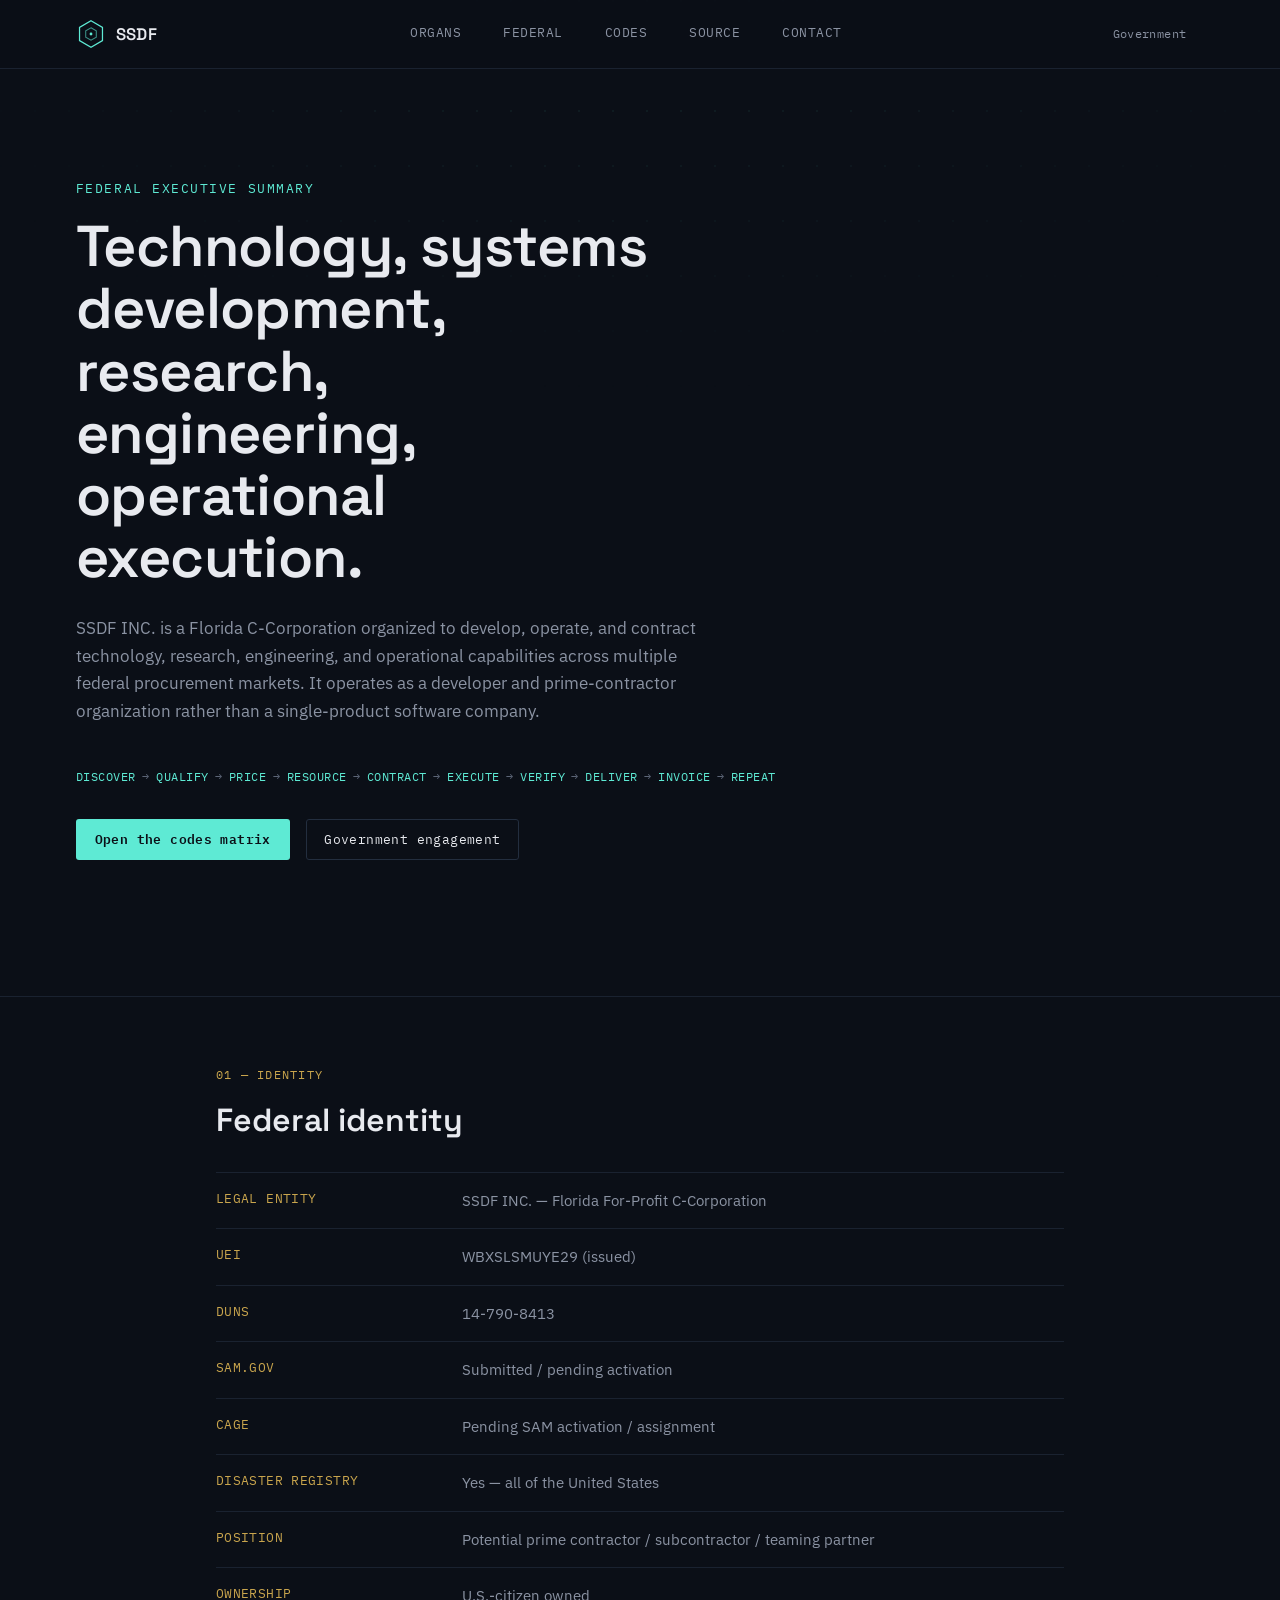
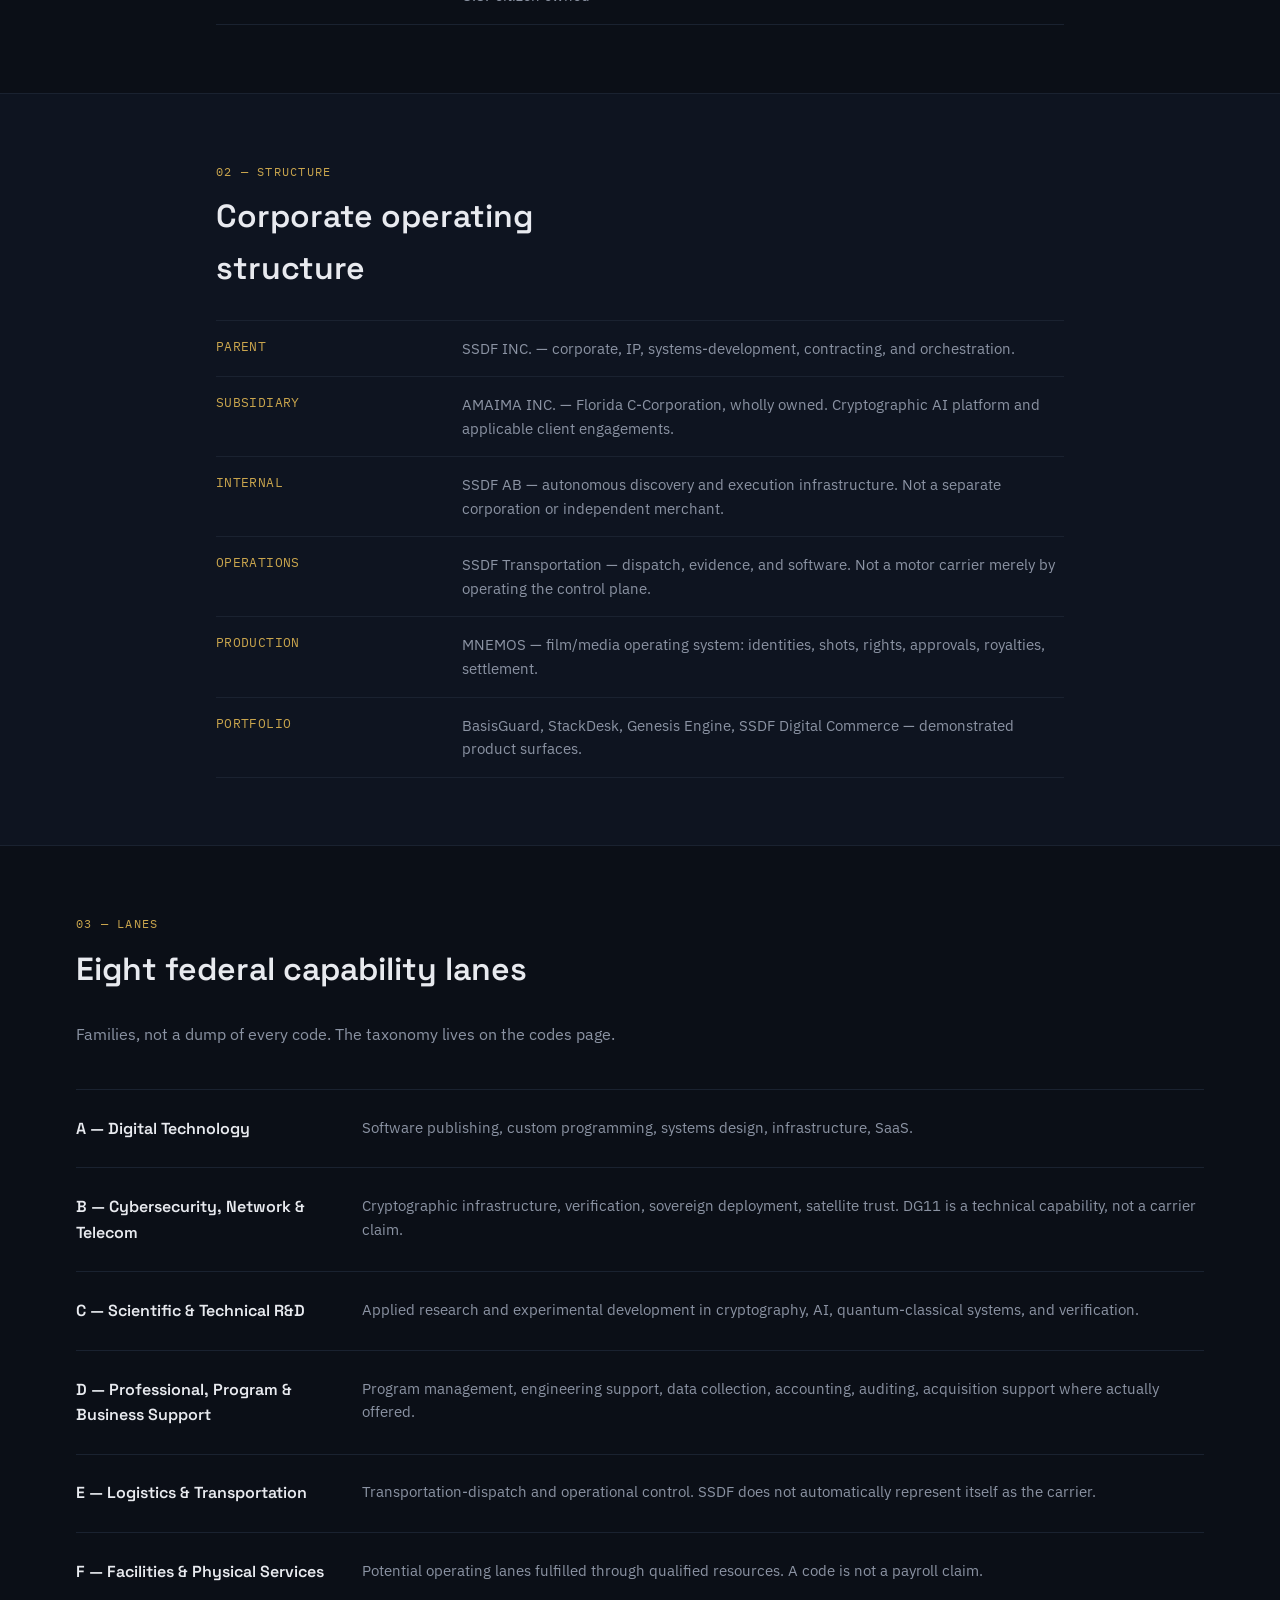
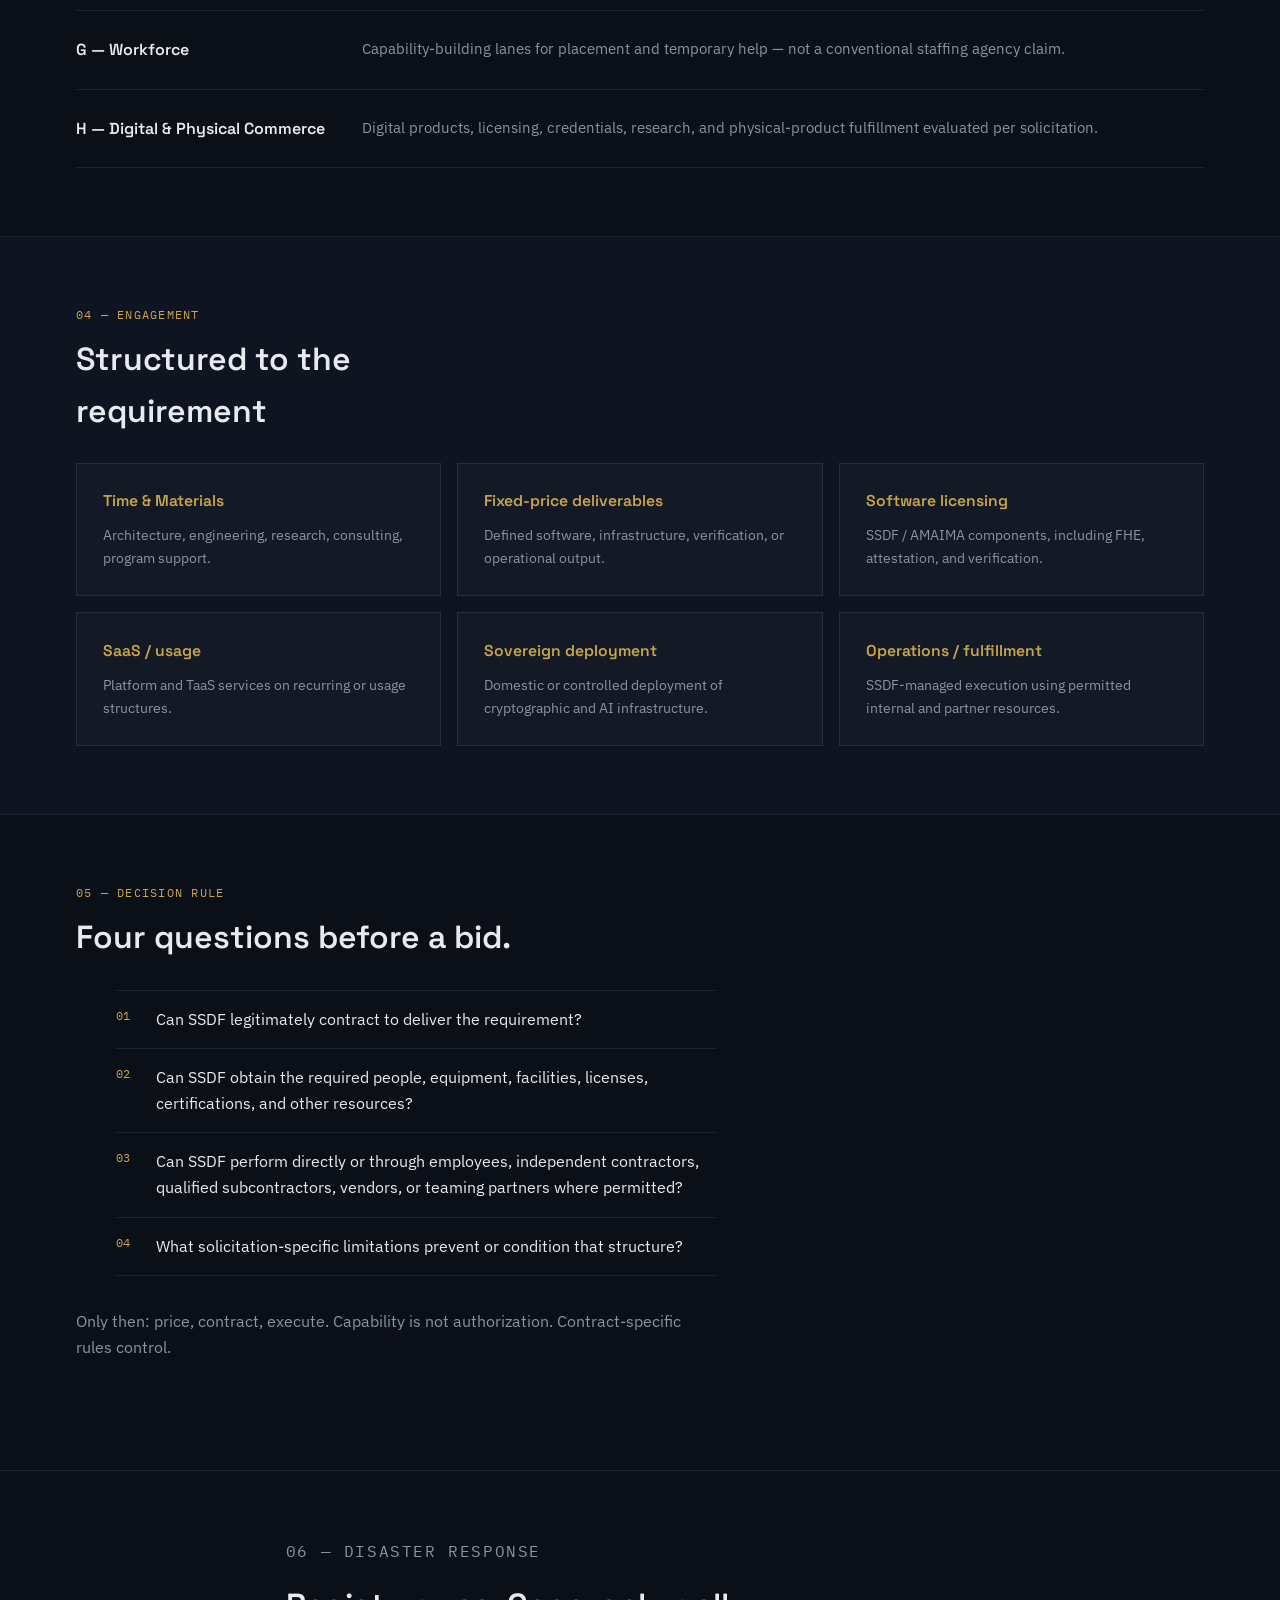
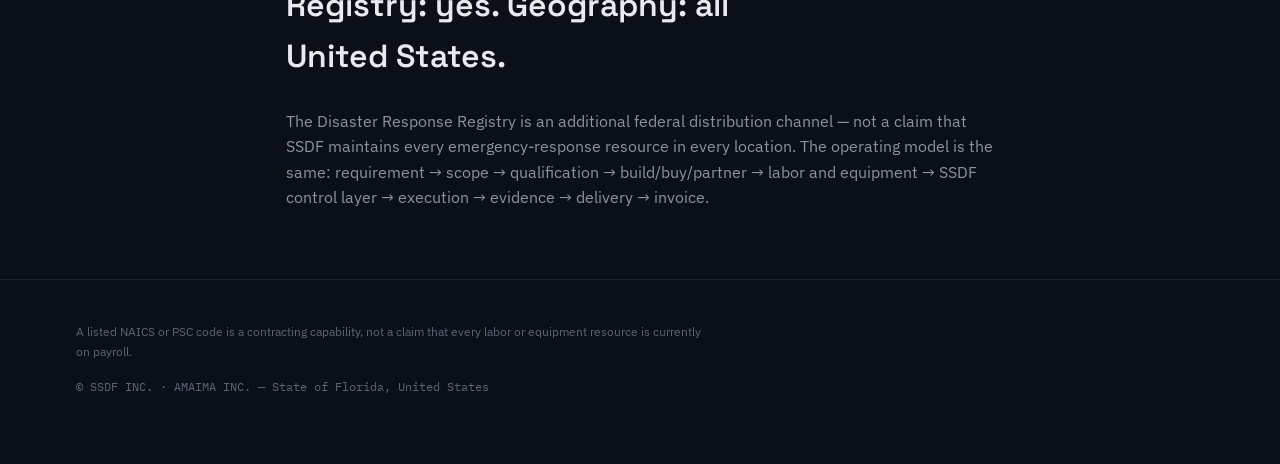
==== federal/index.html @ 6f53374d "Present SSDF as the operating system, not an AMAIMA-only statement. Rebuild the public site around t" ====
<!DOCTYPE html>
<html lang="en">
<head>
<script>document.documentElement.classList.add('js');</script>
<meta charset="UTF-8" />
<meta name="viewport" content="width=device-width, initial-scale=1.0" />
<title>Federal Executive Summary — SSDF INC.</title>
<meta name="description" content="SSDF INC. Federal Executive Summary: identity, operating structure, capability lanes, prime-plus-fulfillment model, and the four-question decision rule." />
<link rel="canonical" href="https://www.ssdfinc.xyz/federal">
<link rel="icon" href="/favicon.svg" type="image/svg+xml">
<meta property="og:type" content="website">
<meta property="og:site_name" content="SSDF INC.">
<meta property="og:title" content="Federal Executive Summary — SSDF INC.">
<meta property="og:description" content="Technology, systems development, research, engineering, operational execution. Prime + fulfillment. Discover → invoice → repeat.">
<meta property="og:url" content="https://www.ssdfinc.xyz/federal">
<meta property="og:image" content="https://www.ssdfinc.xyz/og.jpg">
<meta name="twitter:card" content="summary_large_image">
<link rel="preconnect" href="https://fonts.googleapis.com">
<link rel="preconnect" href="https://fonts.gstatic.com" crossorigin>
<link href="https://fonts.googleapis.com/css2?family=Space+Grotesk:wght@400;500;600;700&family=IBM+Plex+Sans:wght@400;500;600;700&family=IBM+Plex+Mono:wght@400;500;600&display=swap" rel="stylesheet">
<link rel="stylesheet" href="/styles.css">
</head>
<body>
<div class="lattice-veil" aria-hidden="true"></div>
<a class="skip-link" href="#main">Skip to content</a>
<header class="site-header">
  <div class="wrap header-inner">
    <a class="brand" href="/">
      <span class="brand-mark" aria-hidden="true">
        <svg viewBox="0 0 34 34" width="30" height="30">
          <polygon points="17,2 30,9.5 30,24.5 17,32 4,24.5 4,9.5" fill="none" stroke="currentColor" stroke-width="1.4"/>
          <polygon points="17,10 23,13.5 23,20.5 17,24 11,20.5 11,13.5" fill="none" stroke="currentColor" stroke-width="1.2" opacity="0.6"/>
          <circle cx="17" cy="17" r="1.6" fill="currentColor"/>
        </svg>
      </span>
      <span class="brand-word">SSDF</span>
    </a>
    <nav class="primary-nav" aria-label="Primary">
      <a href="/#organs">Organs</a>
      <a href="/federal">Federal</a>
      <a href="/federal/codes">Codes</a>
      <a href="/#source">Source</a>
      <a href="/#contact">Contact</a>
    </nav>
    <div class="header-cta">
      <a class="btn btn-ghost" href="mailto:jacque.degraff@ssdfinc.xyz">Government</a>
      <button class="nav-toggle" id="navToggle" aria-expanded="false" aria-controls="mobileNav" aria-label="Open menu"><span></span><span></span><span></span></button>
    </div>
  </div>
  <nav class="mobile-nav" id="mobileNav" aria-label="Mobile">
    <a href="/#organs">Organs</a>
    <a href="/federal">Federal</a>
    <a href="/federal/codes">Codes</a>
    <a href="/#source">Source</a>
    <a href="/#contact">Contact</a>
  </nav>
</header>

<main id="main">
  <section class="hero">
    <div class="wrap">
      <p class="eyebrow reveal">Federal Executive Summary</p>
      <h1 class="hero-headline reveal">Technology, systems development, research, engineering, operational execution.</h1>
      <p class="hero-sub reveal">
        SSDF INC. is a Florida C-Corporation organized to develop, operate, and contract technology, research,
        engineering, and operational capabilities across multiple federal procurement markets. It operates as a
        developer and prime-contractor organization rather than a single-product software company.
      </p>
      <p class="engine-strip reveal">
        <span>Discover</span><span class="arrow">→</span>
        <span>Qualify</span><span class="arrow">→</span>
        <span>Price</span><span class="arrow">→</span>
        <span>Resource</span><span class="arrow">→</span>
        <span>Contract</span><span class="arrow">→</span>
        <span>Execute</span><span class="arrow">→</span>
        <span>Verify</span><span class="arrow">→</span>
        <span>Deliver</span><span class="arrow">→</span>
        <span>Invoice</span><span class="arrow">→</span>
        <span>Repeat</span>
      </p>
      <div class="hero-actions reveal" style="margin-top: 2rem;">
        <a class="btn btn-primary" href="/federal/codes">Open the codes matrix</a>
        <a class="btn btn-outline" href="mailto:jacque.degraff@ssdfinc.xyz">Government engagement</a>
      </div>
    </div>
  </section>

  <section class="section">
    <div class="wrap structure-inner">
      <p class="section-eyebrow">01 — Identity</p>
      <h2 class="section-title">Federal identity</h2>
      <dl class="structure-table reveal">
        <div><dt>Legal entity</dt><dd>SSDF INC. — Florida For-Profit C-Corporation</dd></div>
        <div><dt>UEI</dt><dd>WBXSLSMUYE29 (issued)</dd></div>
        <div><dt>DUNS</dt><dd>14-790-8413</dd></div>
        <div><dt>SAM.gov</dt><dd>Submitted / pending activation</dd></div>
        <div><dt>CAGE</dt><dd>Pending SAM activation / assignment</dd></div>
        <div><dt>Disaster registry</dt><dd>Yes — all of the United States</dd></div>
        <div><dt>Position</dt><dd>Potential prime contractor / subcontractor / teaming partner</dd></div>
        <div><dt>Ownership</dt><dd>U.S.-citizen owned</dd></div>
      </dl>
    </div>
  </section>

  <section class="section alt-bg">
    <div class="wrap structure-inner">
      <p class="section-eyebrow">02 — Structure</p>
      <h2 class="section-title">Corporate operating structure</h2>
      <dl class="structure-table reveal">
        <div><dt>Parent</dt><dd>SSDF INC. — corporate, IP, systems-development, contracting, and orchestration.</dd></div>
        <div><dt>Subsidiary</dt><dd>AMAIMA INC. — Florida C-Corporation, wholly owned. Cryptographic AI platform and applicable client engagements.</dd></div>
        <div><dt>Internal</dt><dd>SSDF AB — autonomous discovery and execution infrastructure. Not a separate corporation or independent merchant.</dd></div>
        <div><dt>Operations</dt><dd>SSDF Transportation — dispatch, evidence, and software. Not a motor carrier merely by operating the control plane.</dd></div>
        <div><dt>Production</dt><dd>MNEMOS — film/media operating system: identities, shots, rights, approvals, royalties, settlement.</dd></div>
        <div><dt>Portfolio</dt><dd>BasisGuard, StackDesk, Genesis Engine, SSDF Digital Commerce — demonstrated product surfaces.</dd></div>
      </dl>
    </div>
  </section>

  <section class="section">
    <div class="wrap">
      <p class="section-eyebrow">03 — Lanes</p>
      <h2 class="section-title">Eight federal capability lanes</h2>
      <p class="section-lede">Families, not a dump of every code. The taxonomy lives on the codes page.</p>
      <div class="domain-list">
        <div class="domain-row reveal"><h4>A — Digital Technology</h4><p>Software publishing, custom programming, systems design, infrastructure, SaaS.</p></div>
        <div class="domain-row reveal"><h4>B — Cybersecurity, Network & Telecom</h4><p>Cryptographic infrastructure, verification, sovereign deployment, satellite trust. DG11 is a technical capability, not a carrier claim.</p></div>
        <div class="domain-row reveal"><h4>C — Scientific & Technical R&D</h4><p>Applied research and experimental development in cryptography, AI, quantum-classical systems, and verification.</p></div>
        <div class="domain-row reveal"><h4>D — Professional, Program & Business Support</h4><p>Program management, engineering support, data collection, accounting, auditing, acquisition support where actually offered.</p></div>
        <div class="domain-row reveal"><h4>E — Logistics & Transportation</h4><p>Transportation-dispatch and operational control. SSDF does not automatically represent itself as the carrier.</p></div>
        <div class="domain-row reveal"><h4>F — Facilities & Physical Services</h4><p>Potential operating lanes fulfilled through qualified resources. A code is not a payroll claim.</p></div>
        <div class="domain-row reveal"><h4>G — Workforce</h4><p>Capability-building lanes for placement and temporary help — not a conventional staffing agency claim.</p></div>
        <div class="domain-row reveal"><h4>H — Digital & Physical Commerce</h4><p>Digital products, licensing, credentials, research, and physical-product fulfillment evaluated per solicitation.</p></div>
      </div>
    </div>
  </section>

  <section class="section alt-bg">
    <div class="wrap">
      <p class="section-eyebrow">04 — Engagement</p>
      <h2 class="section-title">Structured to the requirement</h2>
      <div class="model-grid">
        <div class="model-card reveal"><h4>Time & Materials</h4><p>Architecture, engineering, research, consulting, program support.</p></div>
        <div class="model-card reveal"><h4>Fixed-price deliverables</h4><p>Defined software, infrastructure, verification, or operational output.</p></div>
        <div class="model-card reveal"><h4>Software licensing</h4><p>SSDF / AMAIMA components, including FHE, attestation, and verification.</p></div>
        <div class="model-card reveal"><h4>SaaS / usage</h4><p>Platform and TaaS services on recurring or usage structures.</p></div>
        <div class="model-card reveal"><h4>Sovereign deployment</h4><p>Domestic or controlled deployment of cryptographic and AI infrastructure.</p></div>
        <div class="model-card reveal"><h4>Operations / fulfillment</h4><p>SSDF-managed execution using permitted internal and partner resources.</p></div>
      </div>
    </div>
  </section>

  <section class="section">
    <div class="wrap">
      <p class="section-eyebrow">05 — Decision rule</p>
      <h2 class="section-title">Four questions before a bid.</h2>
      <ol class="prime-list reveal">
        <li><span class="prime-n">01</span><span>Can SSDF legitimately contract to deliver the requirement?</span></li>
        <li><span class="prime-n">02</span><span>Can SSDF obtain the required people, equipment, facilities, licenses, certifications, and other resources?</span></li>
        <li><span class="prime-n">03</span><span>Can SSDF perform directly or through employees, independent contractors, qualified subcontractors, vendors, or teaming partners where permitted?</span></li>
        <li><span class="prime-n">04</span><span>What solicitation-specific limitations prevent or condition that structure?</span></li>
      </ol>
      <p class="section-lede" style="margin-top: 2rem;">Only then: price, contract, execute. Capability is not authorization. Contract-specific rules control.</p>
    </div>
  </section>

  <section class="section">
    <div class="wrap posture-inner">
      <p class="section-eyebrow">06 — Disaster response</p>
      <h2 class="section-title">Registry: yes. Geography: all United States.</h2>
      <p>The Disaster Response Registry is an additional federal distribution channel — not a claim that SSDF maintains every emergency-response resource in every location. The operating model is the same: requirement → scope → qualification → build/buy/partner → labor and equipment → SSDF control layer → execution → evidence → delivery → invoice.</p>
    </div>
  </section>
</main>
<footer class="site-footer">
  <div class="wrap">
    <p class="footer-legal">A listed NAICS or PSC code is a contracting capability, not a claim that every labor or equipment resource is currently on payroll.</p>
    <p class="footer-copy">© SSDF INC. · AMAIMA INC. — State of Florida, United States</p>
  </div>
</footer>
<script src="/script.js"></script>
</body>
</html>
---- styles.css ----
/* ============================================================
   SSDF Inc. / AMAIMA Inc. — Public Capability Site
   Design tokens
   ============================================================ */

:root {
  /* Color */
  --void: #0B0F17;
  --void-2: #0E1420;
  --panel: #131A26;
  --panel-2: #17202E;
  --border: #232E3F;
  --border-soft: #1A2230;
  --cipher: #5EEAD4;
  --cipher-dim: #2C7A70;
  --seal: #C9A54D;
  --seal-dim: #7A6531;
  --vellum: #E8EAEF;
  --mist: #8B93A3;
  --mist-dim: #5C6577;

  /* Type */
  --font-display: 'Space Grotesk', 'Segoe UI', sans-serif;
  --font-body: 'IBM Plex Sans', 'Segoe UI', sans-serif;
  --font-mono: 'IBM Plex Mono', 'Courier New', monospace;

  /* Golden-ratio derived scale (base 1rem, ratio 1.618) */
  --phi: 1.618;
  --space-1: 0.382rem;
  --space-2: 0.618rem;
  --space-3: 1rem;
  --space-4: 1.618rem;
  --space-5: 2.618rem;
  --space-6: 4.236rem;
  --space-7: 6.854rem;

  --radius: 3px;
  --max-w: 1180px;
}

/* ============================================================
   Reset / base
   ============================================================ */

*, *::before, *::after { box-sizing: border-box; }
html { scroll-behavior: smooth; }
@media (prefers-reduced-motion: reduce) {
  html { scroll-behavior: auto; }
  * { animation-duration: 0.001ms !important; animation-iteration-count: 1 !important; transition-duration: 0.001ms !important; }
}

body {
  margin: 0;
  background: var(--void);
  color: var(--vellum);
  font-family: var(--font-body);
  font-size: 16px;
  line-height: 1.6;
  -webkit-font-smoothing: antialiased;
}

h1, h2, h3, h4 { font-family: var(--font-display); font-weight: 600; margin: 0; color: var(--vellum); }
p { margin: 0; }
a { color: inherit; text-decoration: none; }
ul { margin: 0; padding: 0; list-style: none; }
dl, dd { margin: 0; }
img, svg { display: block; max-width: 100%; }

.wrap {
  max-width: var(--max-w);
  margin: 0 auto;
  padding: 0 var(--space-4);
}

.skip-link {
  position: absolute; left: -9999px; top: 0;
  background: var(--cipher); color: var(--void);
  padding: var(--space-2) var(--space-3); z-index: 200;
}
.skip-link:focus { left: var(--space-3); top: var(--space-3); }

:focus-visible {
  outline: 2px solid var(--cipher);
  outline-offset: 3px;
}

/* ============================================================
   Signature element — lattice veil (golden-ratio node field)
   ============================================================ */

.lattice-veil {
  position: fixed;
  inset: 0;
  z-index: 0;
  pointer-events: none;
  opacity: 0.5;
  background-image:
    radial-gradient(circle at 1px 1px, rgba(94,234,212,0.16) 1px, transparent 1px);
  background-size: 34px 55px; /* 34/55 ≈ 1/1.618 */
  mask-image: radial-gradient(ellipse 80% 60% at 50% 0%, black 0%, transparent 75%);
  -webkit-mask-image: radial-gradient(ellipse 80% 60% at 50% 0%, black 0%, transparent 75%);
}

/* ============================================================
   Header
   ============================================================ */

.site-header {
  position: sticky;
  top: 0;
  z-index: 100;
  background: rgba(11, 15, 23, 0.86);
  backdrop-filter: blur(10px);
  border-bottom: 1px solid var(--border-soft);
}

.header-inner {
  display: flex;
  align-items: center;
  justify-content: space-between;
  height: 68px;
}

.brand {
  display: flex;
  align-items: center;
  gap: var(--space-2);
  color: var(--vellum);
}
.brand-mark { color: var(--cipher); display: flex; }
.brand-word {
  font-family: var(--font-display);
  font-weight: 600;
  letter-spacing: 0.02em;
  font-size: 1.05rem;
}
.brand-sep { color: var(--mist-dim); margin: 0 0.1em; }

.primary-nav {
  display: flex;
  gap: var(--space-5);
}
.primary-nav a {
  font-family: var(--font-mono);
  font-size: 0.8rem;
  letter-spacing: 0.04em;
  color: var(--mist);
  text-transform: uppercase;
  transition: color 0.15s ease;
  position: relative;
  padding-bottom: 2px;
}
.primary-nav a:hover { color: var(--cipher); }

.header-cta { display: flex; align-items: center; gap: var(--space-3); }

.nav-toggle {
  display: none;
  flex-direction: column;
  gap: 5px;
  background: none;
  border: 0;
  padding: 8px;
  cursor: pointer;
}
.nav-toggle span { width: 20px; height: 2px; background: var(--vellum); display: block; }

.mobile-nav {
  display: none;
  flex-direction: column;
  padding: var(--space-3) var(--space-4) var(--space-4);
  border-top: 1px solid var(--border-soft);
}
.mobile-nav a {
  padding: var(--space-3) 0;
  font-family: var(--font-mono);
  font-size: 0.85rem;
  color: var(--mist);
  border-bottom: 1px solid var(--border-soft);
  text-transform: uppercase;
  letter-spacing: 0.03em;
}
.mobile-nav.open { display: flex; }

/* ============================================================
   Buttons
   ============================================================ */

.btn {
  display: inline-flex;
  align-items: center;
  gap: 0.4em;
  padding: 0.72em 1.35em;
  font-family: var(--font-mono);
  font-size: 0.82rem;
  letter-spacing: 0.03em;
  border-radius: var(--radius);
  border: 1px solid transparent;
  transition: all 0.18s ease;
  white-space: nowrap;
}
.btn-primary { background: var(--cipher); color: var(--void); font-weight: 600; }
.btn-primary:hover { background: #7EF3E1; transform: translateY(-1px); }
.btn-outline { border-color: var(--border); color: var(--vellum); }
.btn-outline:hover { border-color: var(--cipher); color: var(--cipher); }
.btn-ghost { color: var(--mist); font-size: 0.78rem; }
.btn-ghost:hover { color: var(--cipher); }

/* ============================================================
   Hero
   ============================================================ */

.hero {
  position: relative;
  z-index: 1;
  padding: var(--space-7) 0 var(--space-6);
  border-bottom: 1px solid var(--border-soft);
}

.eyebrow {
  font-family: var(--font-mono);
  font-size: 0.8rem;
  letter-spacing: 0.12em;
  text-transform: uppercase;
  color: var(--cipher);
  margin-bottom: var(--space-3);
}

.hero-headline {
  font-size: clamp(2.2rem, 5.2vw, 3.6rem);
  line-height: 1.08;
  letter-spacing: -0.01em;
  max-width: 16ch;
  margin-bottom: var(--space-4);
}
.hero-headline-accent { color: var(--mist); font-weight: 500; }

.hero-sub {
  max-width: 62ch;
  font-size: 1.08rem;
  color: var(--mist);
  margin-bottom: var(--space-5);
}

.hero-actions {
  display: flex;
  flex-wrap: wrap;
  gap: var(--space-3);
  margin-bottom: var(--space-6);
}

.hero-facts {
  display: grid;
  grid-template-columns: repeat(4, 1fr);
  gap: var(--space-4);
  padding-top: var(--space-5);
  border-top: 1px solid var(--border-soft);
}
.hero-facts dt {
  font-family: var(--font-mono);
  font-size: 0.7rem;
  text-transform: uppercase;
  letter-spacing: 0.08em;
  color: var(--mist-dim);
  margin-bottom: 0.35em;
}
.hero-facts dd { font-size: 0.92rem; color: var(--vellum); }

/* ============================================================
   Sections — general
   ============================================================ */

.section {
  position: relative;
  z-index: 1;
  padding: var(--space-6) 0;
  border-bottom: 1px solid var(--border-soft);
}
.alt-bg { background: var(--void-2); }

.section-eyebrow {
  font-family: var(--font-mono);
  font-size: 0.78rem;
  letter-spacing: 0.1em;
  text-transform: uppercase;
  color: var(--seal);
  margin-bottom: var(--space-2);
}
.section-title {
  font-size: clamp(1.5rem, 3vw, 2rem);
  max-width: 22ch;
  margin-bottom: var(--space-4);
}
.section-lede {
  max-width: 62ch;
  color: var(--mist);
  font-size: 1.02rem;
  margin-bottom: var(--space-5);
}

/* Glance strip */
.glance { padding: var(--space-5) 0; background: var(--panel); border-bottom: 1px solid var(--border-soft); }
.glance-inner p { max-width: 78ch; color: var(--mist); font-size: 0.98rem; }
.glance-inner strong { color: var(--vellum); }

/* ============================================================
   Capability cards
   ============================================================ */

.cap-grid {
  display: grid;
  grid-template-columns: repeat(3, 1fr);
  gap: 1px;
  background: var(--border-soft);
  border: 1px solid var(--border-soft);
}
.cap-card {
  background: var(--panel);
  padding: var(--space-4);
}
.cap-tag {
  font-family: var(--font-mono);
  font-size: 0.72rem;
  color: var(--cipher);
  letter-spacing: 0.08em;
  border: 1px solid var(--cipher-dim);
  display: inline-block;
  padding: 0.15em 0.6em;
  border-radius: 2px;
  margin-bottom: var(--space-3);
}
.cap-card h3 { font-size: 1.08rem; margin-bottom: var(--space-3); }
.cap-card ul { display: flex; flex-direction: column; gap: 0.65em; }
.cap-card li {
  font-size: 0.88rem;
  color: var(--mist);
  padding-left: 1em;
  position: relative;
  line-height: 1.55;
}
.cap-card li::before {
  content: '';
  position: absolute;
  left: 0; top: 0.55em;
  width: 4px; height: 4px;
  background: var(--cipher-dim);
}

/* ============================================================
   Differentiators list
   ============================================================ */

.diff-section { background: var(--panel); }
.diff-list { display: flex; flex-direction: column; }
.diff-list li {
  display: flex;
  gap: var(--space-4);
  padding: var(--space-4) 0;
  border-top: 1px solid var(--border-soft);
}
.diff-list li:last-child { border-bottom: 1px solid var(--border-soft); }
.diff-mark {
  flex-shrink: 0;
  width: 32px; height: 32px;
  border: 1px solid var(--seal-dim);
  color: var(--seal);
  display: flex; align-items: center; justify-content: center;
  border-radius: 50%;
  font-size: 0.85rem;
}
.diff-list h4 { font-size: 1rem; margin-bottom: 0.35em; }
.diff-list p { color: var(--mist); font-size: 0.92rem; max-width: 60ch; }

/* ============================================================
   Patent portfolio
   ============================================================ */

.portfolio-panel {
  display: grid;
  grid-template-columns: 0.9fr 1.4fr;
  gap: var(--space-6);
  align-items: center;
  border: 1px solid var(--border);
  padding: var(--space-5);
  background: linear-gradient(135deg, rgba(94,234,212,0.05), transparent 60%);
}
.portfolio-figure { display: flex; flex-direction: column; border-right: 1px solid var(--border-soft); padding-right: var(--space-5); }
.portfolio-number {
  font-family: var(--font-display);
  font-size: clamp(3.5rem, 8vw, 5.5rem);
  font-weight: 700;
  color: var(--cipher);
  line-height: 1;
}
.portfolio-label {
  font-family: var(--font-mono);
  font-size: 0.78rem;
  color: var(--mist);
  text-transform: uppercase;
  letter-spacing: 0.04em;
  margin-top: var(--space-2);
}
.portfolio-copy { color: var(--mist); font-size: 0.96rem; max-width: 56ch; }

/* ============================================================
   Engagement model cards
   ============================================================ */

.model-grid {
  display: grid;
  grid-template-columns: repeat(3, 1fr);
  gap: var(--space-3);
}
.model-card {
  border: 1px solid var(--border);
  padding: var(--space-4);
  background: var(--panel);
}
.model-card h4 { font-size: 0.98rem; margin-bottom: var(--space-2); color: var(--seal); }
.model-card p { font-size: 0.88rem; color: var(--mist); }

/* ============================================================
   Domain rows
   ============================================================ */

.domain-list { display: flex; flex-direction: column; }
.domain-row {
  display: grid;
  grid-template-columns: 260px 1fr;
  gap: var(--space-4);
  padding: var(--space-4) 0;
  border-top: 1px solid var(--border-soft);
}
.domain-row:last-child { border-bottom: 1px solid var(--border-soft); }
.domain-row h4 { font-size: 1rem; color: var(--vellum); }
.domain-row p { color: var(--mist); font-size: 0.92rem; }

/* ============================================================
   Readiness
   ============================================================ */

.readiness-grid {
  display: grid;
  grid-template-columns: 1fr 1fr;
  gap: var(--space-6);
  margin-top: var(--space-5);
}
.evidence-list { display: flex; flex-direction: column; gap: var(--space-3); }
.evidence-list li {
  font-size: 0.92rem;
  color: var(--mist);
  padding-left: var(--space-4);
  position: relative;
  line-height: 1.55;
}
.evidence-list li::before {
  content: '◆';
  position: absolute;
  left: 0;
  color: var(--cipher);
  font-size: 0.6rem;
  top: 0.4em;
}
.evidence-list a { color: var(--cipher); }
.evidence-list a:hover { text-decoration: underline; }
.readiness-columns { display: grid; grid-template-columns: 1fr 1fr; gap: var(--space-4); }
.readiness-heading {
  font-family: var(--font-mono);
  font-size: 0.75rem;
  text-transform: uppercase;
  letter-spacing: 0.06em;
  color: var(--seal);
  margin-bottom: var(--space-3);
  padding-bottom: var(--space-2);
  border-bottom: 1px solid var(--border-soft);
}
.readiness-columns ul { display: flex; flex-direction: column; gap: 0.6em; }
.readiness-columns li { font-size: 0.85rem; color: var(--mist); line-height: 1.5; }
.readiness-note {
  margin-top: var(--space-5);
  padding-top: var(--space-4);
  border-top: 1px solid var(--border-soft);
  color: var(--mist-dim);
  font-size: 0.85rem;
  font-style: italic;
  max-width: 72ch;
}

/* ============================================================
   Structure table
   ============================================================ */

.structure-inner { max-width: 900px; }
.structure-table { display: flex; flex-direction: column; }
.structure-table > div {
  display: grid;
  grid-template-columns: 220px 1fr;
  gap: var(--space-4);
  padding: var(--space-3) 0;
  border-top: 1px solid var(--border-soft);
}
.structure-table > div:last-child { border-bottom: 1px solid var(--border-soft); }
.structure-table dt {
  font-family: var(--font-mono);
  font-size: 0.8rem;
  color: var(--seal);
  text-transform: uppercase;
  letter-spacing: 0.03em;
}
.structure-table dd { font-size: 0.92rem; color: var(--mist); }

/* ============================================================
   Posture
   ============================================================ */

.posture-inner { max-width: 760px; }
.posture-inner .section-title { margin-bottom: var(--space-4); }
.posture-inner p { color: var(--mist); font-size: 1rem; margin-bottom: var(--space-3); }
.posture-inner p:last-child { margin-bottom: 0; }

/* ============================================================
   Contact
   ============================================================ */

.contact-section { border-bottom: none; }
.contact-inner { max-width: 900px; }
.contact-grid {
  display: grid;
  grid-template-columns: repeat(2, 1fr);
  gap: 1px;
  background: var(--border-soft);
  border: 1px solid var(--border-soft);
  margin-top: var(--space-5);
}
.contact-card { background: var(--panel); padding: var(--space-4); }
.contact-label {
  font-family: var(--font-mono);
  font-size: 0.72rem;
  text-transform: uppercase;
  letter-spacing: 0.06em;
  color: var(--mist-dim);
  margin-bottom: var(--space-2);
}
.contact-value { font-size: 1.02rem; }
.contact-value a { color: var(--cipher); }
.contact-value a:hover { text-decoration: underline; }
.contact-muted { color: var(--mist); font-size: 0.88rem; font-weight: 400; }
.contact-note {
  margin-top: var(--space-5);
  color: var(--mist-dim);
  font-size: 0.85rem;
  max-width: 70ch;
}

/* Source / product grid */
#source { scroll-margin-top: 88px; }

.source-grid {
  display: grid;
  grid-template-columns: repeat(2, 1fr);
  gap: 1px;
  background: var(--border-soft);
  border: 1px solid var(--border-soft);
}

.source-card {
  background: var(--panel);
  padding: var(--space-4);
  display: flex;
  flex-direction: column;
  gap: var(--space-3);
  min-height: 100%;
}

.source-card-head {
  display: flex;
  align-items: center;
  justify-content: space-between;
  gap: var(--space-3);
}

.source-card h3 { font-size: 1.15rem; }

.source-card p {
  color: var(--mist);
  font-size: 0.9rem;
  line-height: 1.55;
  flex: 1;
}

.source-links {
  display: flex;
  flex-direction: column;
  gap: 0.55rem;
  padding-top: var(--space-2);
  border-top: 1px solid var(--border-soft);
}

.source-row {
  display: grid;
  grid-template-columns: 72px 1fr;
  gap: var(--space-2);
  align-items: start;
}

.source-row-label {
  font-family: var(--font-mono);
  font-size: 0.68rem;
  text-transform: uppercase;
  letter-spacing: 0.08em;
  color: var(--mist-dim);
  padding-top: 0.2em;
}

.source-row a {
  color: var(--cipher);
  font-family: var(--font-mono);
  font-size: 0.8rem;
  word-break: break-all;
}
.source-row a:hover { text-decoration: underline; }

.source-placeholder {
  font-family: var(--font-mono);
  font-size: 0.8rem;
  color: var(--mist-dim);
  font-style: italic;
}

.source-badge {
  font-family: var(--font-mono);
  font-size: 0.65rem;
  letter-spacing: 0.06em;
  text-transform: uppercase;
  color: var(--seal);
  border: 1px solid var(--seal-dim);
  padding: 0.2em 0.55em;
  border-radius: 2px;
  white-space: nowrap;
}

.source-note {
  display: block;
  font-family: var(--font-body);
  font-style: italic;
  font-size: 0.75rem;
  color: var(--mist-dim);
  margin-top: 0.2em;
}

/* ============================================================
   Footer
   ============================================================ */

.site-footer {
  position: relative;
  z-index: 1;
  padding: var(--space-5) 0 var(--space-6);
}
.footer-legal {
  font-size: 0.78rem;
  color: var(--mist-dim);
  max-width: 90ch;
  line-height: 1.6;
  margin-bottom: var(--space-3);
}
.footer-copy {
  font-family: var(--font-mono);
  font-size: 0.75rem;
  color: var(--mist-dim);
}

/* ============================================================
   Reveal-on-scroll
   ============================================================ */

.reveal {
  opacity: 1;
  transform: none;
}
html.js .reveal {
  opacity: 0;
  transform: translateY(14px);
  transition: opacity 0.6s ease, transform 0.6s ease;
}
html.js .reveal.in { opacity: 1; transform: translateY(0); }

/* ============================================================
   Responsive
   ============================================================ */

@media (max-width: 900px) {
  .primary-nav { display: none; }
  .nav-toggle { display: flex; }
  .cap-grid { grid-template-columns: 1fr; }
  .model-grid { grid-template-columns: 1fr; }
  .source-grid { grid-template-columns: 1fr; }
  .portfolio-panel { grid-template-columns: 1fr; }
  .portfolio-figure { border-right: none; padding-right: 0; border-bottom: 1px solid var(--border-soft); padding-bottom: var(--space-4); }
  .readiness-grid { grid-template-columns: 1fr; gap: var(--space-5); }
  .readiness-columns { grid-template-columns: 1fr; gap: var(--space-4); }
  .domain-row { grid-template-columns: 1fr; gap: var(--space-2); }
  .structure-table > div { grid-template-columns: 1fr; gap: var(--space-1); }
  .contact-grid { grid-template-columns: 1fr; }
  .hero-facts { grid-template-columns: repeat(2, 1fr); }
}

@media (max-width: 560px) {
  .wrap { padding: 0 var(--space-3); }
  .hero { padding: var(--space-6) 0 var(--space-5); }
  .header-cta .btn-ghost { display: none; }
}

/* Operating organs + engine */
.engine-strip {
  display: flex;
  flex-wrap: wrap;
  gap: 0.35rem 0.15rem;
  align-items: center;
}
.engine-strip span { font-family: var(--font-mono); font-size: 0.78rem; text-transform: uppercase; letter-spacing: 0.04em; color: var(--cipher); }
.engine-strip .arrow { color: var(--mist-dim); padding: 0 0.25rem; }
.kind-label { font-family: var(--font-mono); font-size: 0.65rem; letter-spacing: 0.06em; text-transform: uppercase; color: var(--seal); }
.prime-list { display: flex; flex-direction: column; max-width: 40rem; }
.prime-list li {
  display: flex; gap: var(--space-4);
  padding: var(--space-3) 0;
  border-top: 1px solid var(--border-soft);
}
.prime-list li:last-child { border-bottom: 1px solid var(--border-soft); }
.prime-n { font-family: var(--font-mono); font-size: 0.72rem; color: var(--seal); }
.filter-bar { display: flex; flex-wrap: wrap; gap: 0.45rem; margin: var(--space-3) 0; }
.filter-chip {
  font-family: var(--font-mono); font-size: 0.68rem; letter-spacing: 0.06em;
  text-transform: uppercase; border: 1px solid var(--border); color: var(--mist);
  background: transparent; padding: 0.4em 0.7em; border-radius: 2px; cursor: pointer;
}
.filter-chip.on { border-color: var(--cipher-dim); color: var(--cipher); background: var(--panel-2); }
.code-table { width: 100%; border-collapse: collapse; }
.code-table th {
  font-family: var(--font-mono); font-size: 0.68rem; letter-spacing: 0.08em;
  text-transform: uppercase; color: var(--mist-dim); text-align: left;
  padding: 0.75rem 0.5rem; border-bottom: 1px solid var(--border-soft); font-weight: 500;
}
.code-table td { padding: 0.75rem 0.5rem; border-bottom: 1px solid var(--border-soft); vertical-align: top; font-size: 0.88rem; }
.code-table tr { cursor: pointer; }
.code-table tr:hover { background: var(--panel); }
.code-table tr.on { background: var(--panel-2); }
.code-num { font-family: var(--font-mono); color: var(--cipher); font-size: 0.82rem; }
.matrix-wrap { display: grid; grid-template-columns: 1.4fr 0.9fr; gap: 1px; background: var(--border-soft); border: 1px solid var(--border-soft); }
.matrix-list { background: var(--void); overflow-x: auto; }
.matrix-detail { background: var(--panel); padding: var(--space-4); }
@media (max-width: 900px) {
  .matrix-wrap { grid-template-columns: 1fr; }
}
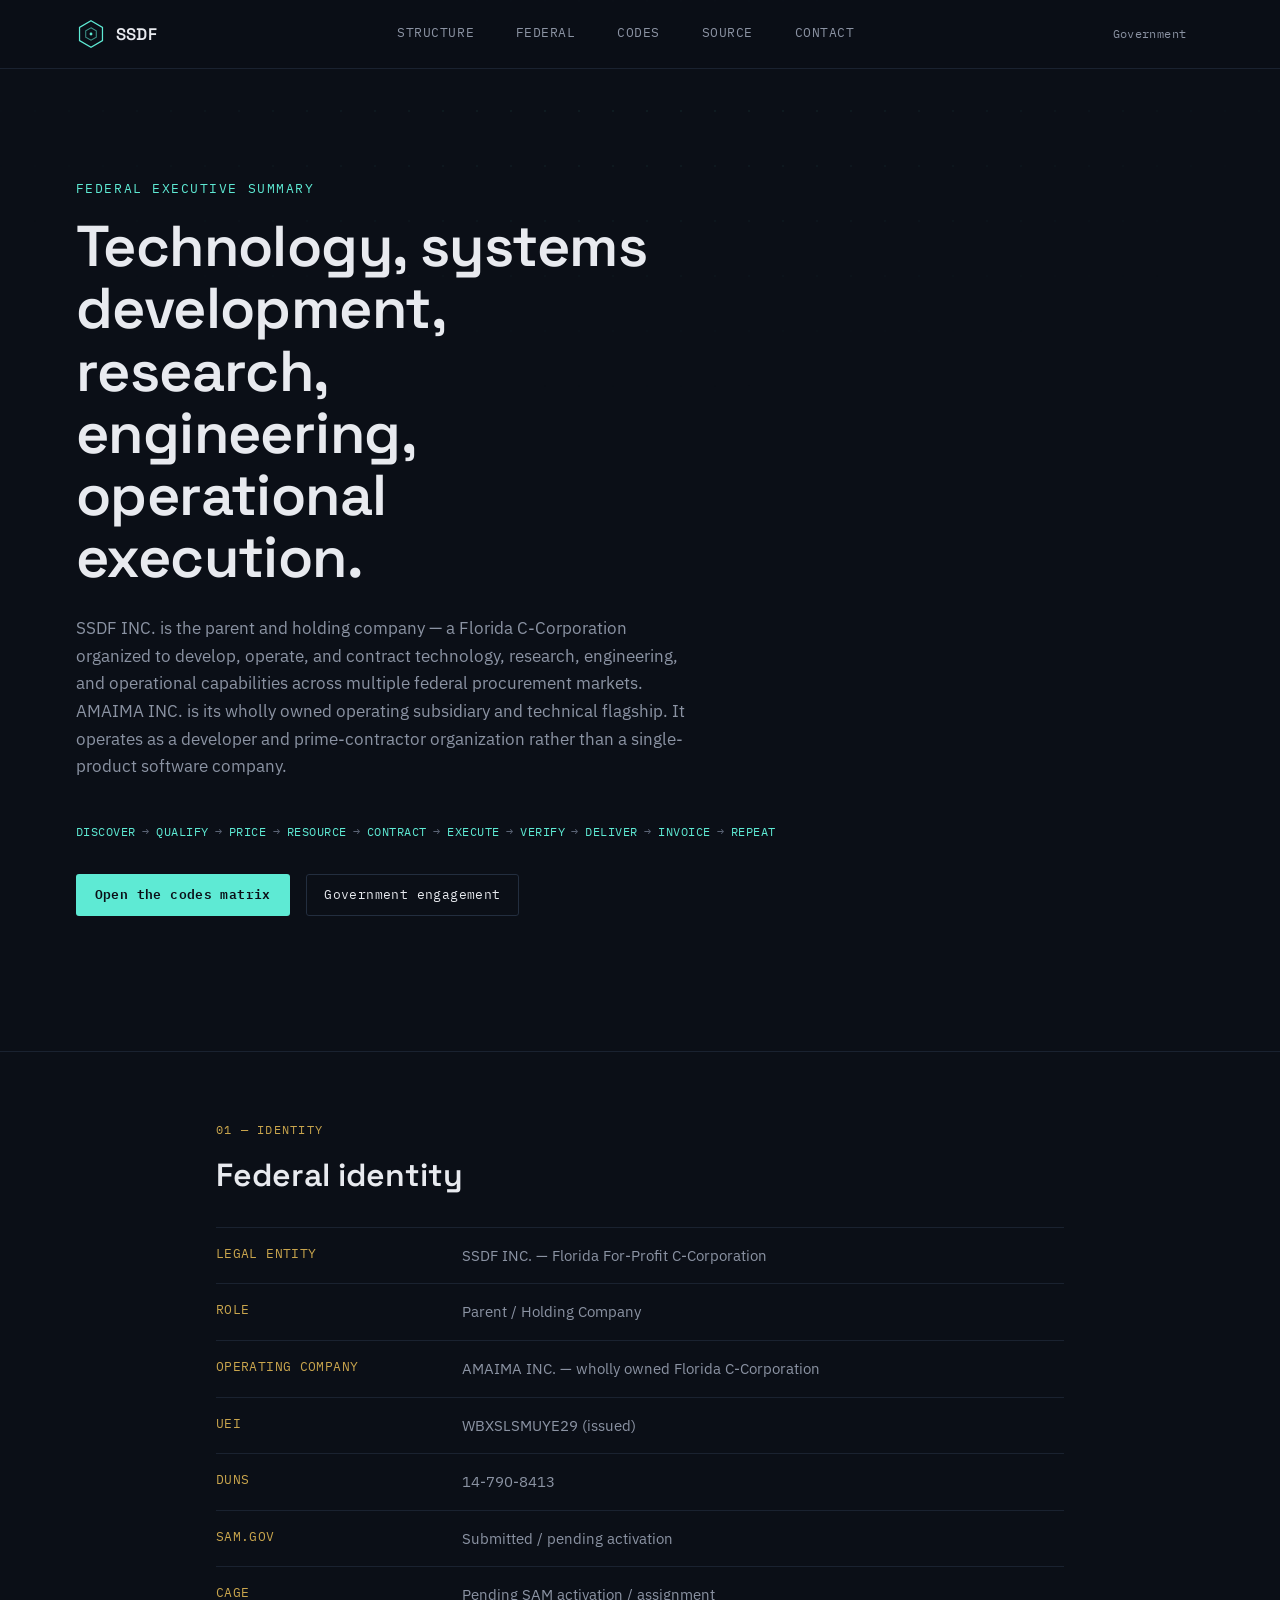
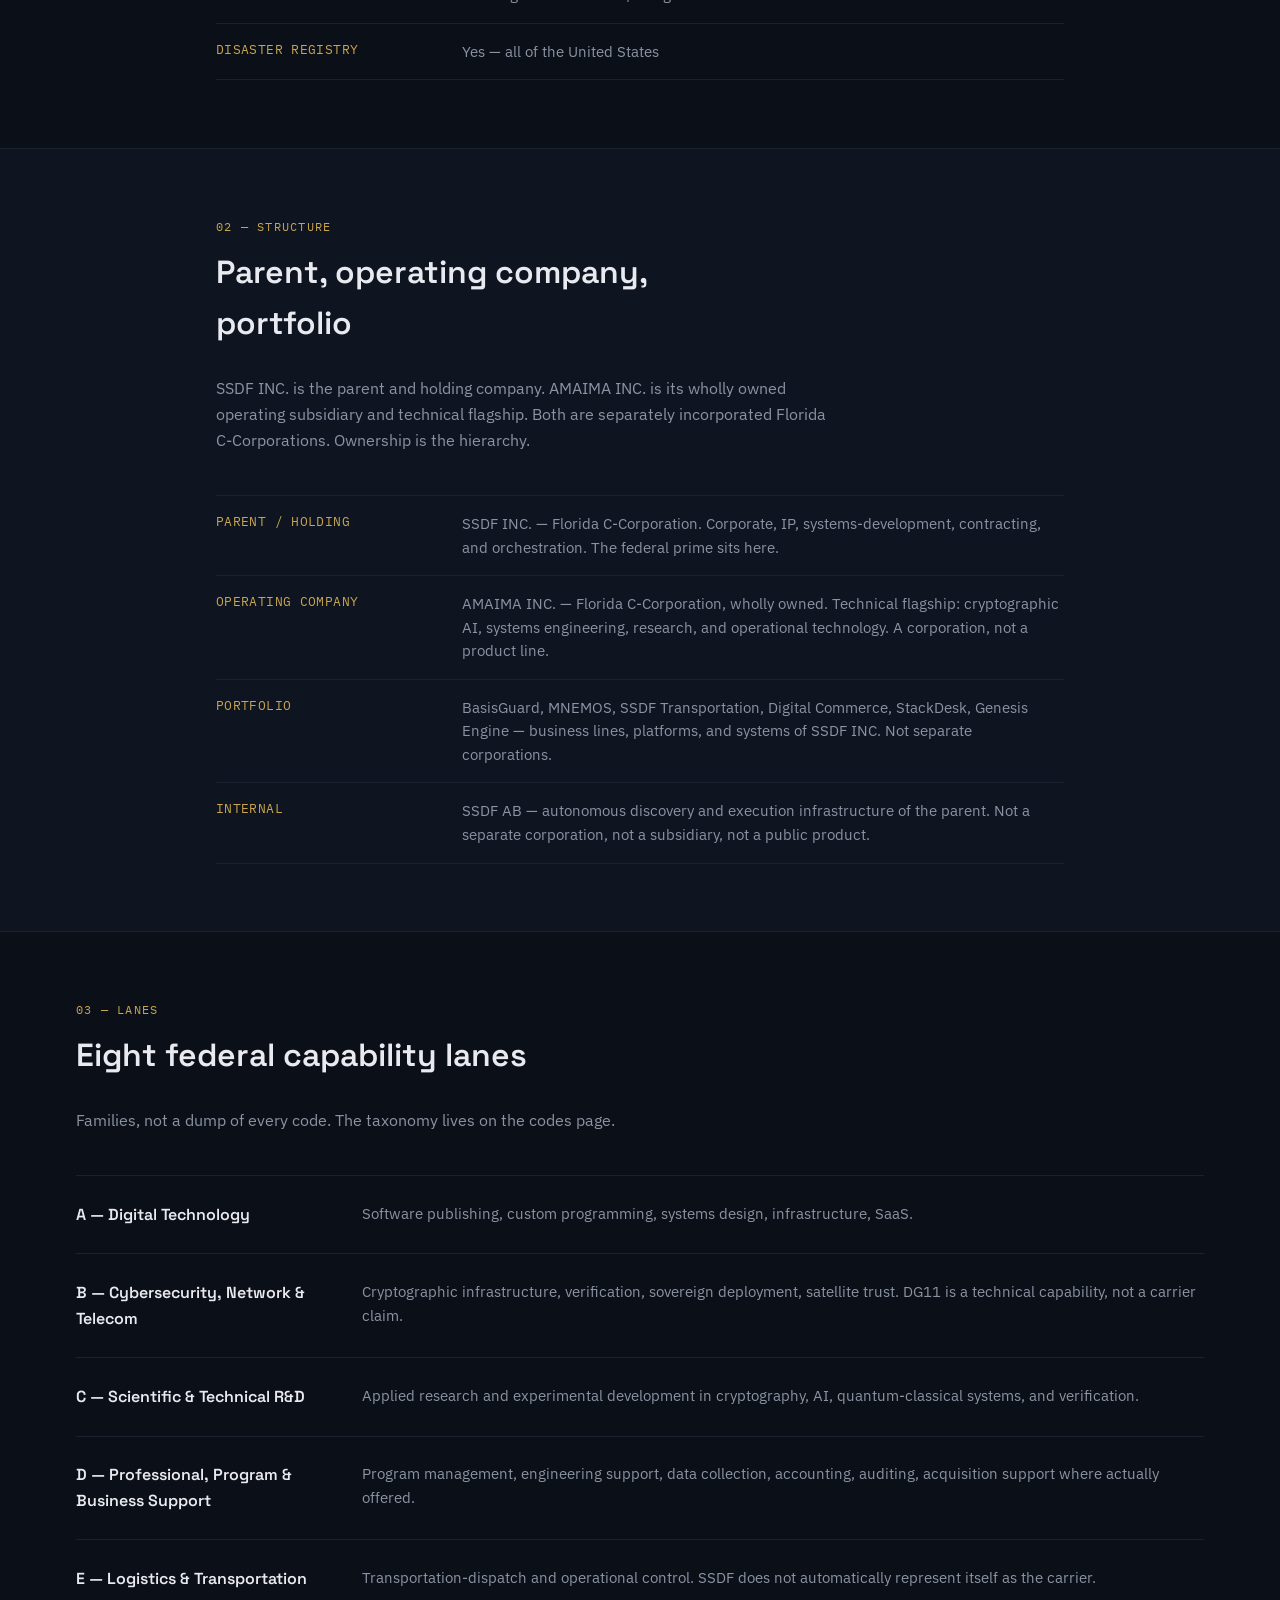
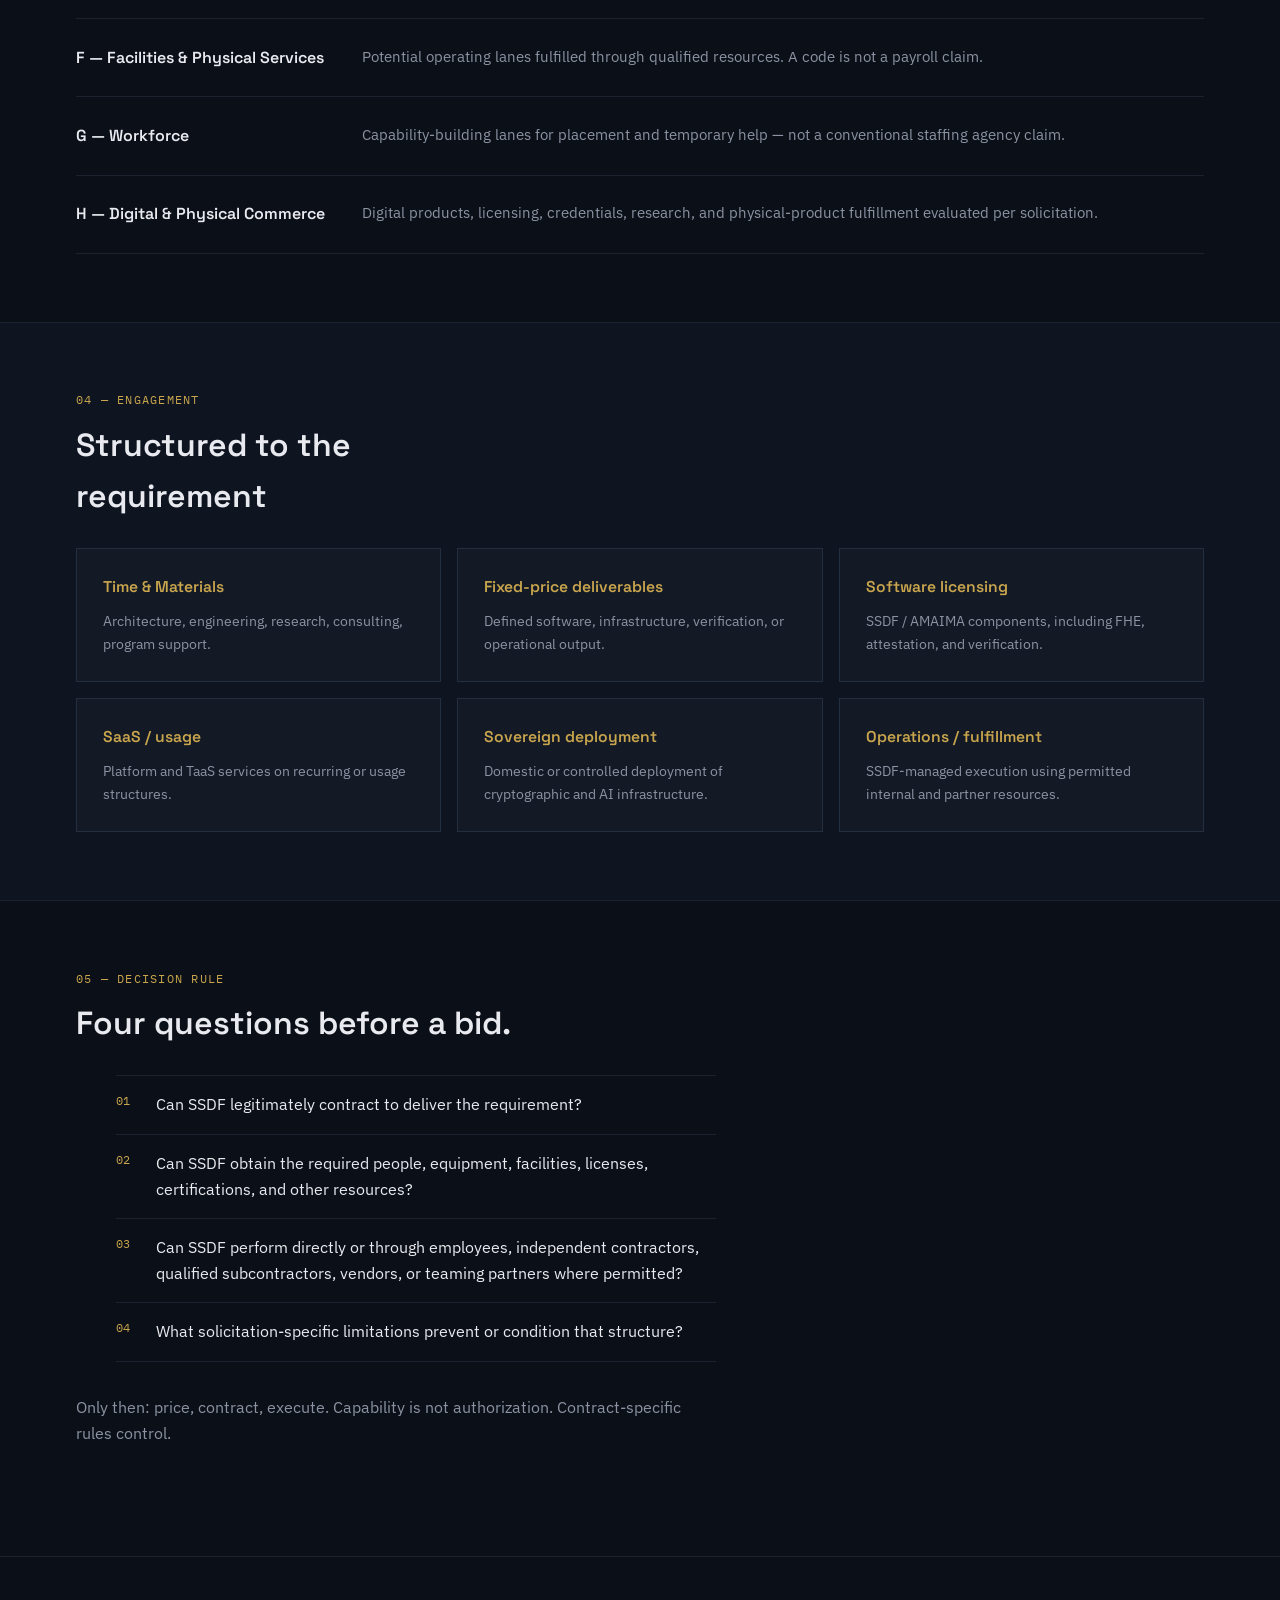
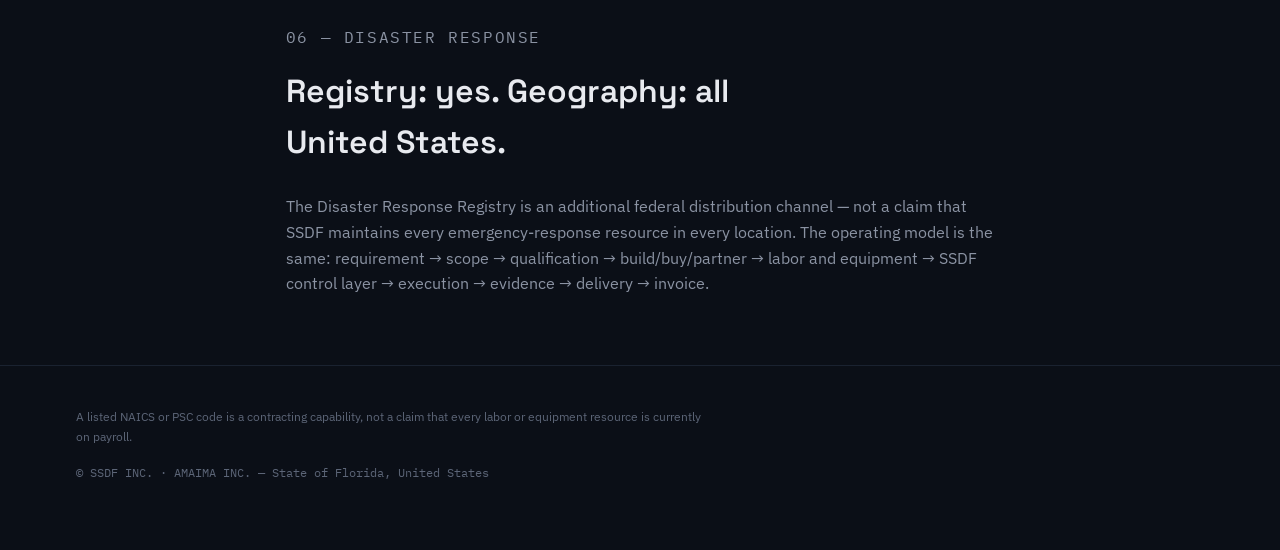
==== commit f2843c90: "State the legal hierarchy: SSDF holding, AMAIMA operating company. Keep AMAIMA as a corporation in t" ====
--- a/federal/index.html
+++ b/federal/index.html
@@ -36,7 +36,7 @@
       <span class="brand-word">SSDF</span>
     </a>
     <nav class="primary-nav" aria-label="Primary">
-      <a href="/#organs">Organs</a>
+      <a href="/#structure">Structure</a>
       <a href="/federal">Federal</a>
       <a href="/federal/codes">Codes</a>
       <a href="/#source">Source</a>
@@ -48,7 +48,7 @@
     </div>
   </div>
   <nav class="mobile-nav" id="mobileNav" aria-label="Mobile">
-    <a href="/#organs">Organs</a>
+    <a href="/#structure">Structure</a>
     <a href="/federal">Federal</a>
     <a href="/federal/codes">Codes</a>
     <a href="/#source">Source</a>
@@ -62,9 +62,11 @@
       <p class="eyebrow reveal">Federal Executive Summary</p>
       <h1 class="hero-headline reveal">Technology, systems development, research, engineering, operational execution.</h1>
       <p class="hero-sub reveal">
-        SSDF INC. is a Florida C-Corporation organized to develop, operate, and contract technology, research,
-        engineering, and operational capabilities across multiple federal procurement markets. It operates as a
-        developer and prime-contractor organization rather than a single-product software company.
+        SSDF INC. is the parent and holding company — a Florida C-Corporation organized to develop,
+        operate, and contract technology, research, engineering, and operational capabilities across
+        multiple federal procurement markets. AMAIMA INC. is its wholly owned operating subsidiary
+        and technical flagship. It operates as a developer and prime-contractor organization rather
+        than a single-product software company.
       </p>
       <p class="engine-strip reveal">
         <span>Discover</span><span class="arrow">→</span>
@@ -91,13 +93,13 @@
       <h2 class="section-title">Federal identity</h2>
       <dl class="structure-table reveal">
         <div><dt>Legal entity</dt><dd>SSDF INC. — Florida For-Profit C-Corporation</dd></div>
+        <div><dt>Role</dt><dd>Parent / Holding Company</dd></div>
+        <div><dt>Operating company</dt><dd>AMAIMA INC. — wholly owned Florida C-Corporation</dd></div>
         <div><dt>UEI</dt><dd>WBXSLSMUYE29 (issued)</dd></div>
         <div><dt>DUNS</dt><dd>14-790-8413</dd></div>
         <div><dt>SAM.gov</dt><dd>Submitted / pending activation</dd></div>
         <div><dt>CAGE</dt><dd>Pending SAM activation / assignment</dd></div>
         <div><dt>Disaster registry</dt><dd>Yes — all of the United States</dd></div>
-        <div><dt>Position</dt><dd>Potential prime contractor / subcontractor / teaming partner</dd></div>
-        <div><dt>Ownership</dt><dd>U.S.-citizen owned</dd></div>
       </dl>
     </div>
   </section>
@@ -105,14 +107,13 @@
   <section class="section alt-bg">
     <div class="wrap structure-inner">
       <p class="section-eyebrow">02 — Structure</p>
-      <h2 class="section-title">Corporate operating structure</h2>
+      <h2 class="section-title">Parent, operating company, portfolio</h2>
+      <p class="section-lede">SSDF INC. is the parent and holding company. AMAIMA INC. is its wholly owned operating subsidiary and technical flagship. Both are separately incorporated Florida C-Corporations. Ownership is the hierarchy.</p>
       <dl class="structure-table reveal">
-        <div><dt>Parent</dt><dd>SSDF INC. — corporate, IP, systems-development, contracting, and orchestration.</dd></div>
-        <div><dt>Subsidiary</dt><dd>AMAIMA INC. — Florida C-Corporation, wholly owned. Cryptographic AI platform and applicable client engagements.</dd></div>
-        <div><dt>Internal</dt><dd>SSDF AB — autonomous discovery and execution infrastructure. Not a separate corporation or independent merchant.</dd></div>
-        <div><dt>Operations</dt><dd>SSDF Transportation — dispatch, evidence, and software. Not a motor carrier merely by operating the control plane.</dd></div>
-        <div><dt>Production</dt><dd>MNEMOS — film/media operating system: identities, shots, rights, approvals, royalties, settlement.</dd></div>
-        <div><dt>Portfolio</dt><dd>BasisGuard, StackDesk, Genesis Engine, SSDF Digital Commerce — demonstrated product surfaces.</dd></div>
+        <div><dt>Parent / Holding</dt><dd>SSDF INC. — Florida C-Corporation. Corporate, IP, systems-development, contracting, and orchestration. The federal prime sits here.</dd></div>
+        <div><dt>Operating company</dt><dd>AMAIMA INC. — Florida C-Corporation, wholly owned. Technical flagship: cryptographic AI, systems engineering, research, and operational technology. A corporation, not a product line.</dd></div>
+        <div><dt>Portfolio</dt><dd>BasisGuard, MNEMOS, SSDF Transportation, Digital Commerce, StackDesk, Genesis Engine — business lines, platforms, and systems of SSDF INC. Not separate corporations.</dd></div>
+        <div><dt>Internal</dt><dd>SSDF AB — autonomous discovery and execution infrastructure of the parent. Not a separate corporation, not a subsidiary, not a public product.</dd></div>
       </dl>
     </div>
   </section>
--- a/styles.css
+++ b/styles.css
@@ -553,7 +553,58 @@
 }
 
 /* Source / product grid */
-#source { scroll-margin-top: 88px; }
+#source, #structure, #organs, #portfolio { scroll-margin-top: 88px; }
+
+.hierarchy {
+  border: 1px solid var(--cipher-dim);
+  background: var(--panel);
+}
+.hierarchy-parent {
+  padding: var(--space-5);
+  border-bottom: 1px solid var(--border-soft);
+}
+.hierarchy-parent h3,
+.hierarchy-child h3 { font-size: 1.35rem; margin: 0.4rem 0 0.55rem; }
+.hierarchy-parent p,
+.hierarchy-child > p { color: var(--mist); font-size: 0.95rem; max-width: 62ch; }
+.hierarchy-owns {
+  font-family: var(--font-mono);
+  font-size: 0.68rem;
+  letter-spacing: 0.14em;
+  text-transform: uppercase;
+  color: var(--seal);
+  padding: 0.65rem var(--space-5);
+  background: var(--void-2);
+  border-bottom: 1px solid var(--border-soft);
+}
+.hierarchy-child { padding: var(--space-5) var(--space-5) var(--space-5) 3.2rem; }
+.hierarchy-note {
+  border-top: 1px solid var(--border-soft);
+  background: var(--void-2);
+  padding: var(--space-3) var(--space-5);
+  font-size: 0.82rem;
+  color: var(--mist);
+  line-height: 1.55;
+}
+.amaima-lanes {
+  display: grid;
+  grid-template-columns: 1fr 1fr;
+  gap: 1px;
+  background: var(--border-soft);
+  margin: var(--space-4) 0;
+}
+.amaima-lane { background: var(--void); padding: var(--space-3); }
+.amaima-lane h4 { font-size: 0.98rem; margin: 0.4rem 0 0.3rem; }
+.amaima-lane p { font-size: 0.82rem; color: var(--mist); }
+.hierarchy-links {
+  display: flex;
+  flex-wrap: wrap;
+  gap: 0.4rem 1.25rem;
+  font-family: var(--font-mono);
+  font-size: 0.78rem;
+}
+.hierarchy-links a { color: var(--cipher); }
+.hierarchy-links a:hover { text-decoration: underline; }
 
 .source-grid {
   display: grid;
@@ -695,6 +746,8 @@
   .cap-grid { grid-template-columns: 1fr; }
   .model-grid { grid-template-columns: 1fr; }
   .source-grid { grid-template-columns: 1fr; }
+  .amaima-lanes { grid-template-columns: 1fr; }
+  .hierarchy-child { padding-left: var(--space-4); }
   .portfolio-panel { grid-template-columns: 1fr; }
   .portfolio-figure { border-right: none; padding-right: 0; border-bottom: 1px solid var(--border-soft); padding-bottom: var(--space-4); }
   .readiness-grid { grid-template-columns: 1fr; gap: var(--space-5); }
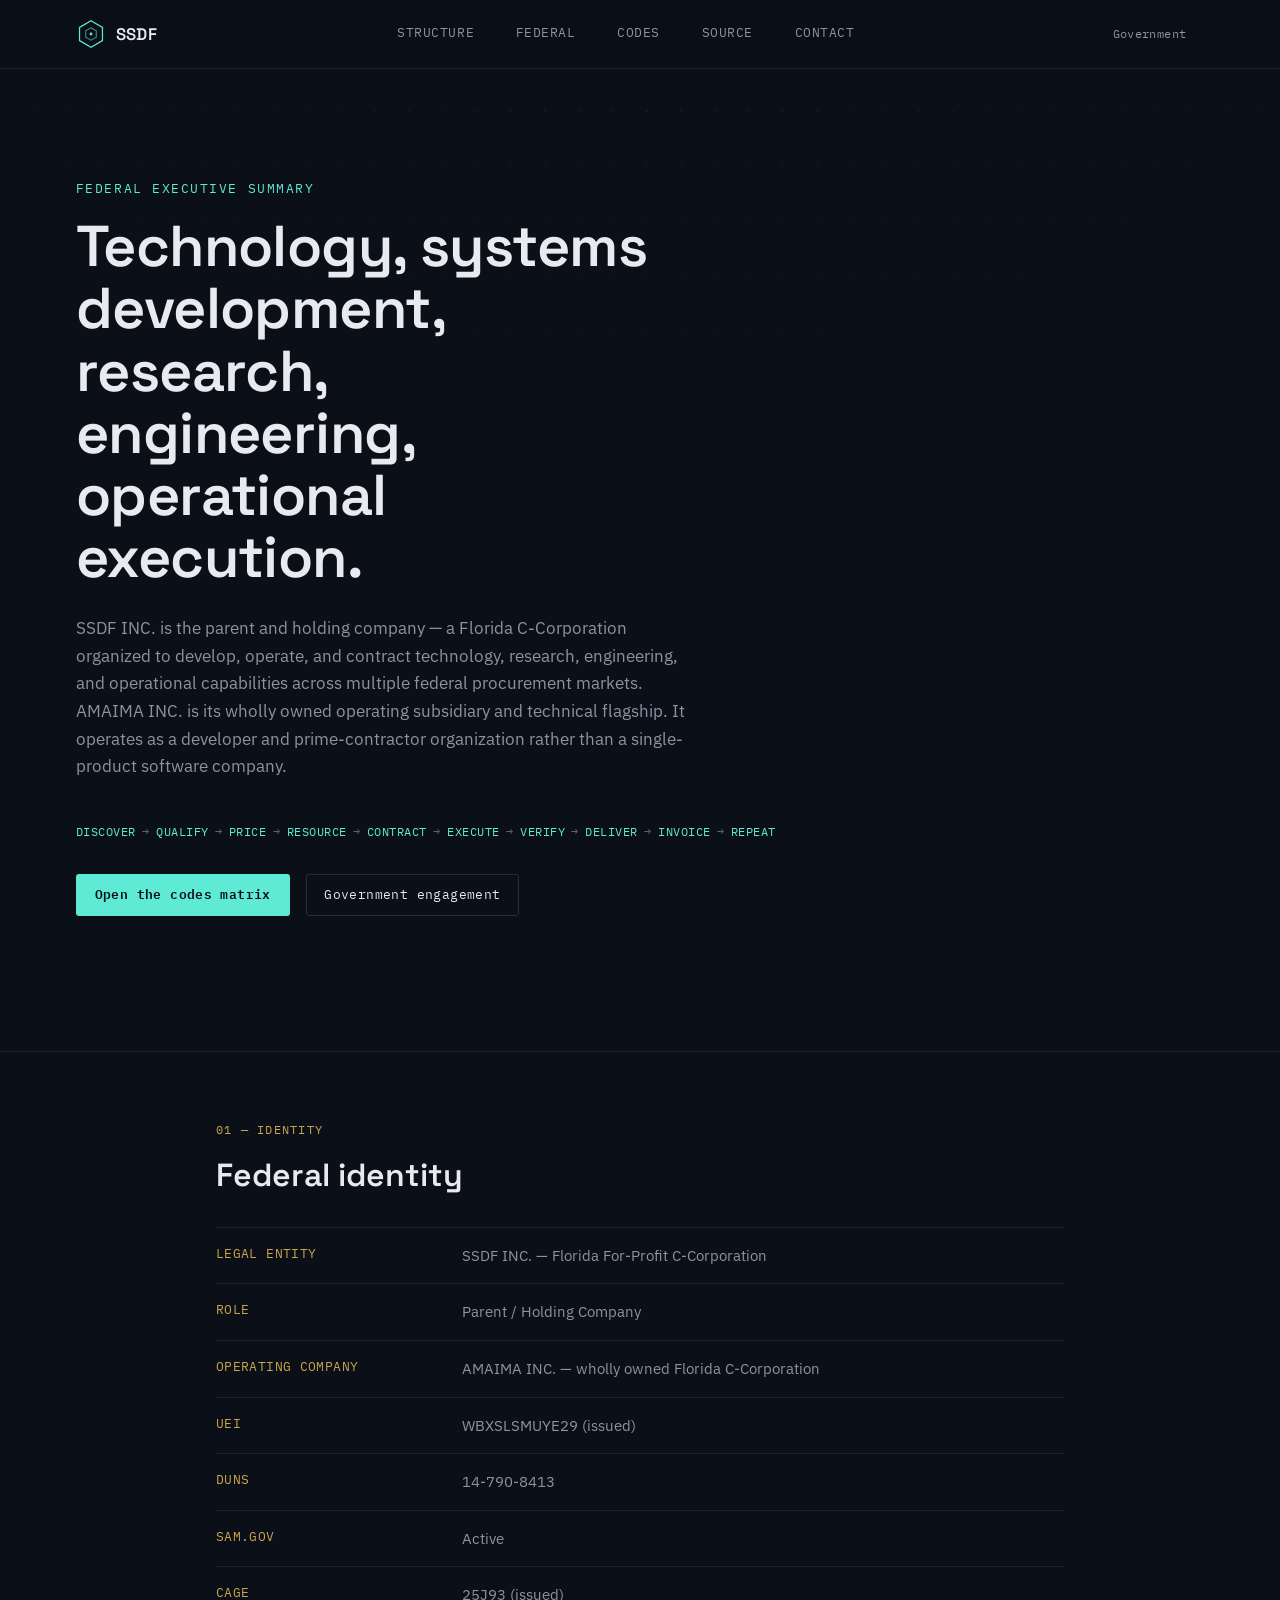
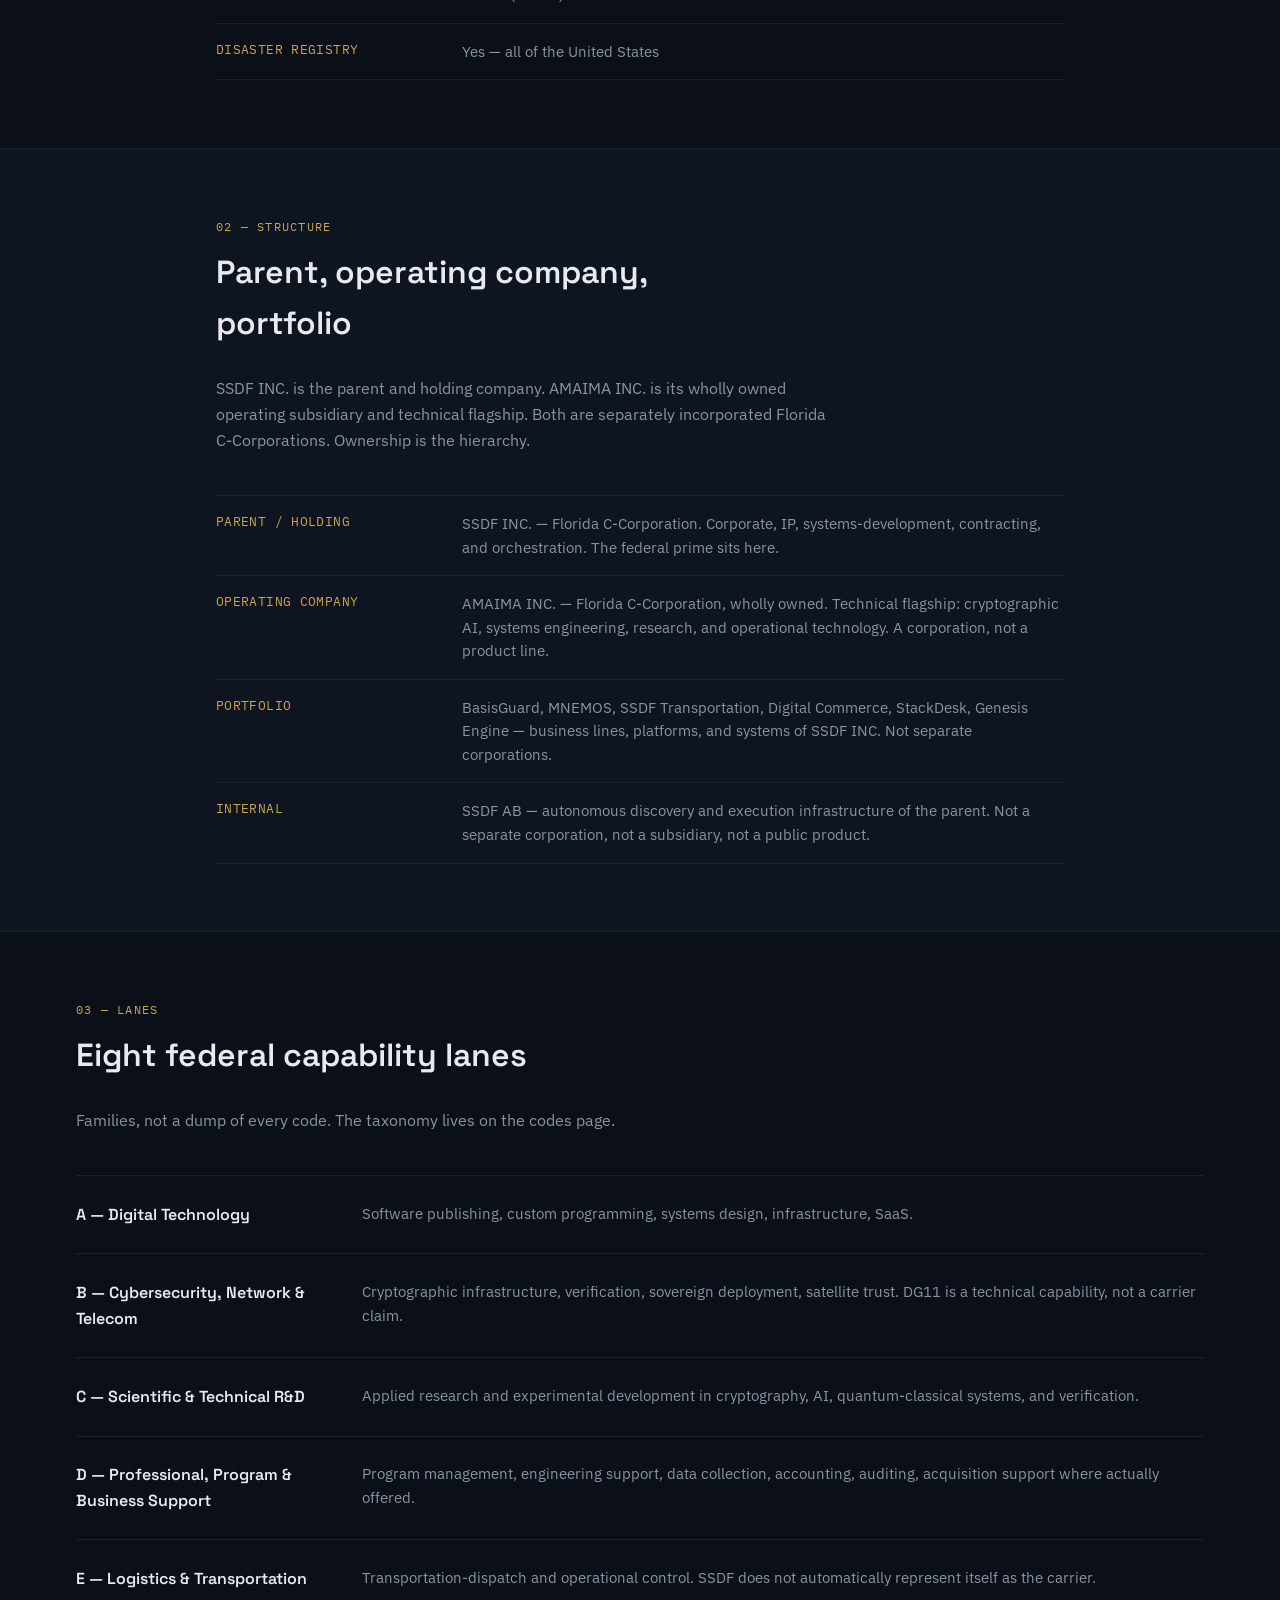
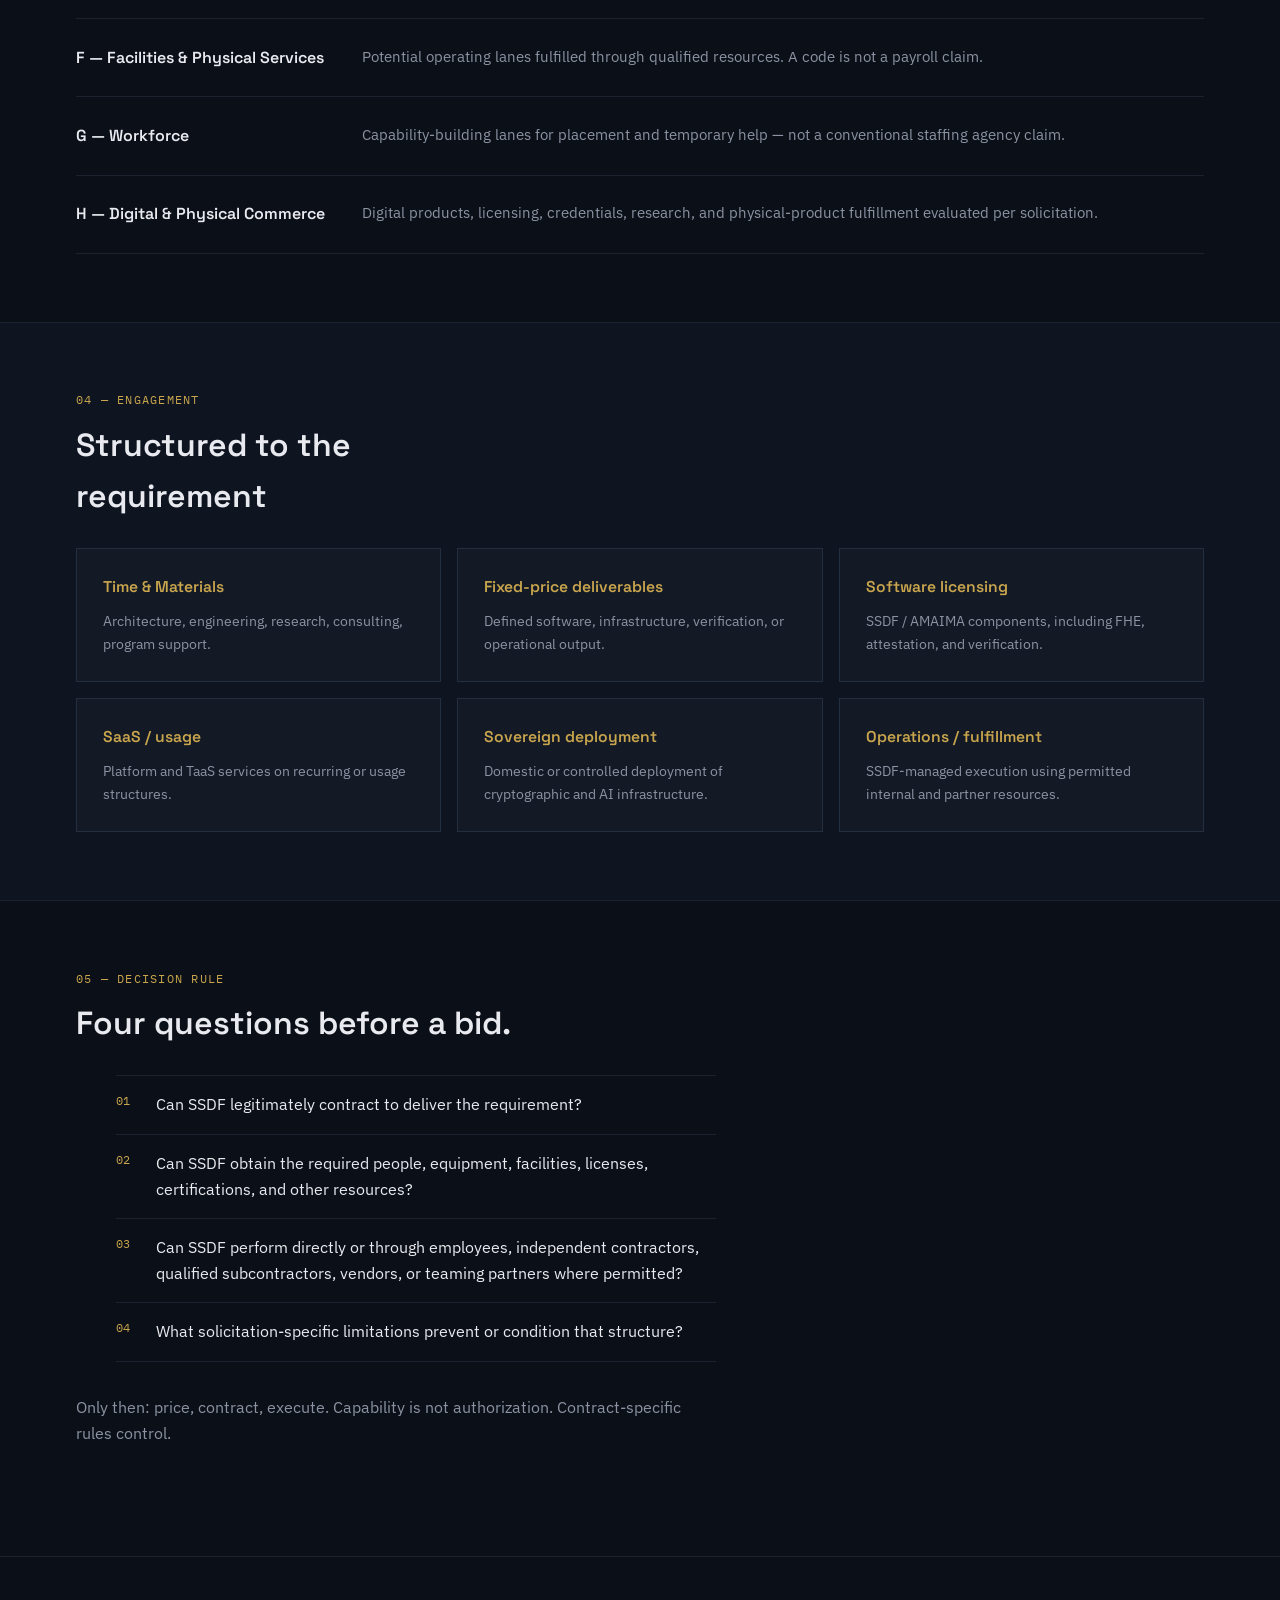
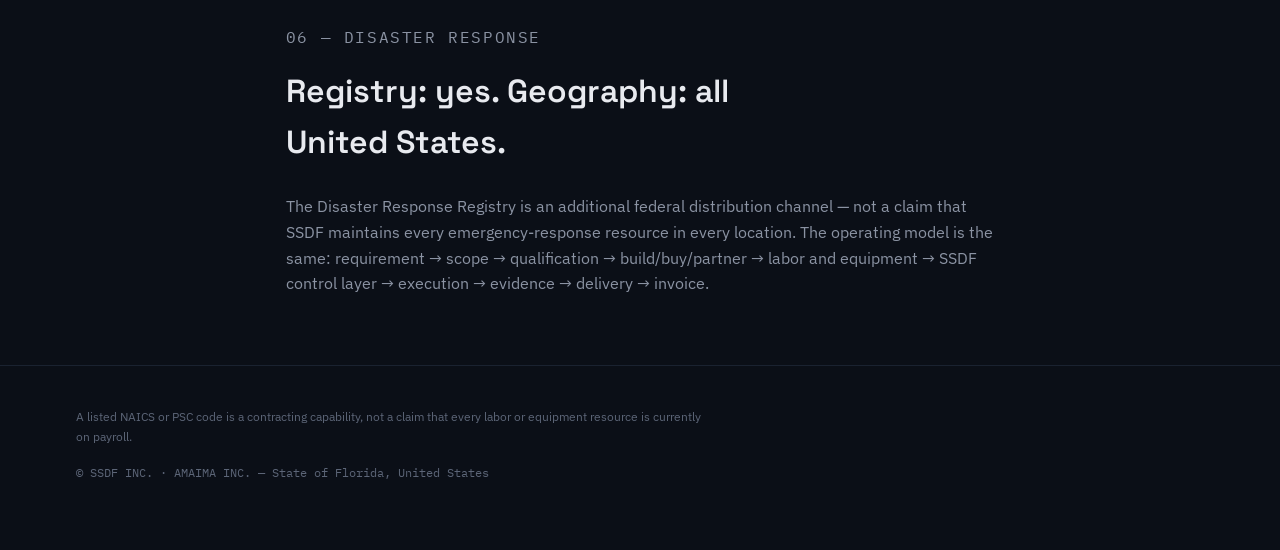
==== commit 4e076642: "Update SAM.gov and CAGE status in index.html" ====
--- a/federal/index.html
+++ b/federal/index.html
@@ -97,8 +97,8 @@
         <div><dt>Operating company</dt><dd>AMAIMA INC. — wholly owned Florida C-Corporation</dd></div>
         <div><dt>UEI</dt><dd>WBXSLSMUYE29 (issued)</dd></div>
         <div><dt>DUNS</dt><dd>14-790-8413</dd></div>
-        <div><dt>SAM.gov</dt><dd>Submitted / pending activation</dd></div>
-        <div><dt>CAGE</dt><dd>Pending SAM activation / assignment</dd></div>
+        <div><dt>SAM.gov</dt><dd>Active</dd></div>
+        <div><dt>CAGE</dt><dd>25J93 (issued)</dd></div>
         <div><dt>Disaster registry</dt><dd>Yes — all of the United States</dd></div>
       </dl>
     </div>
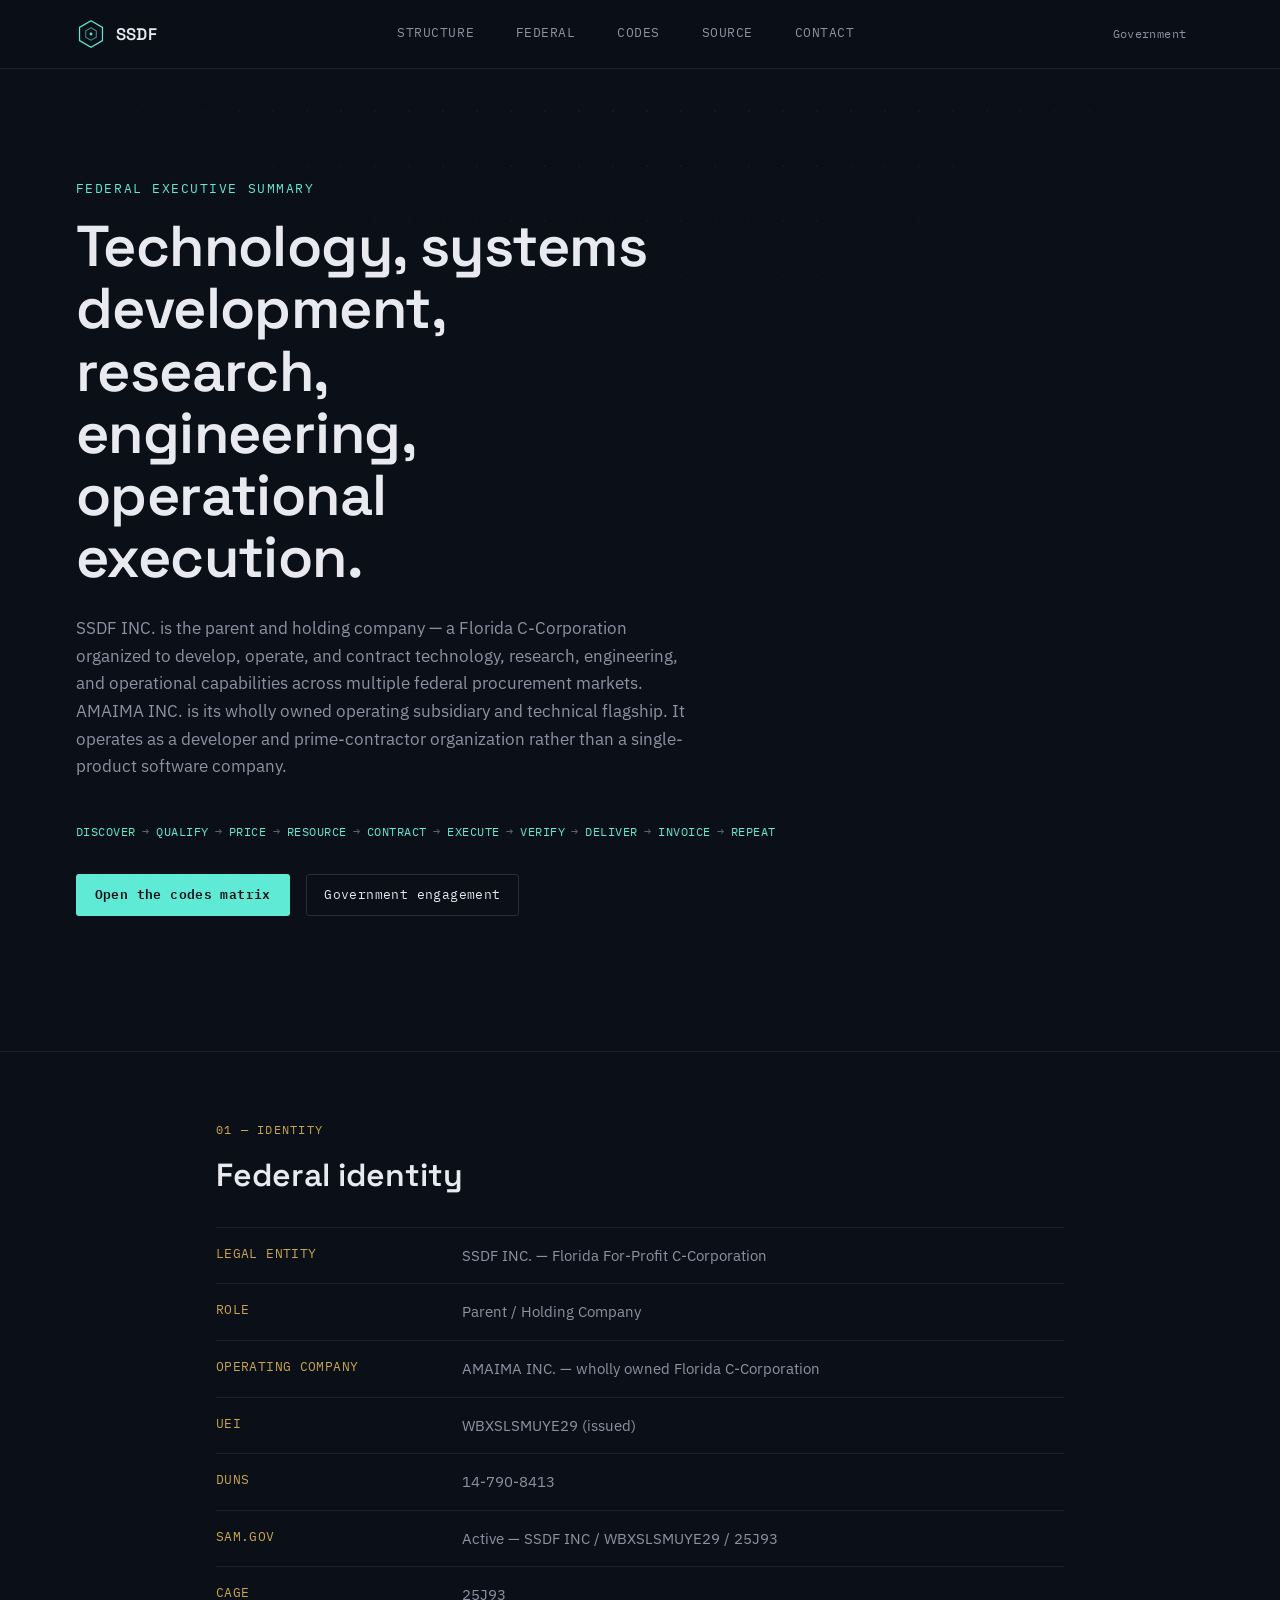
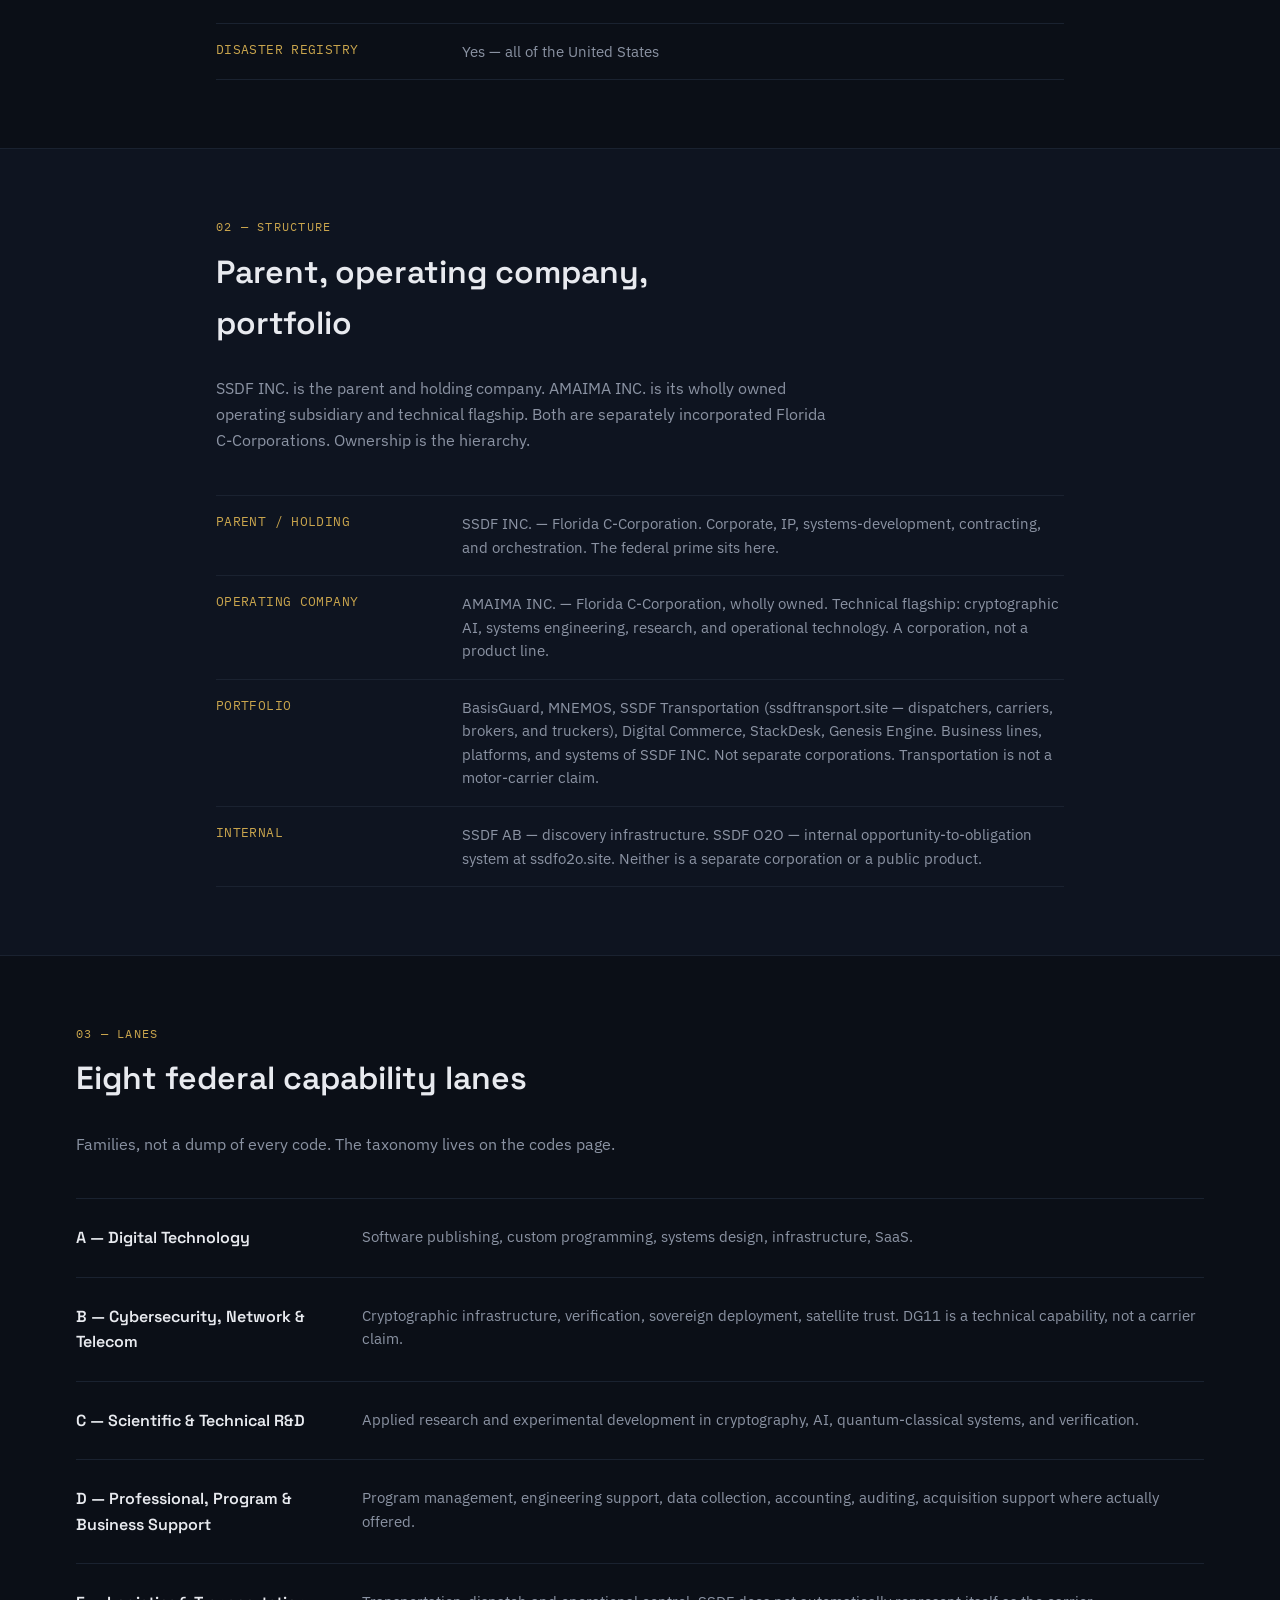
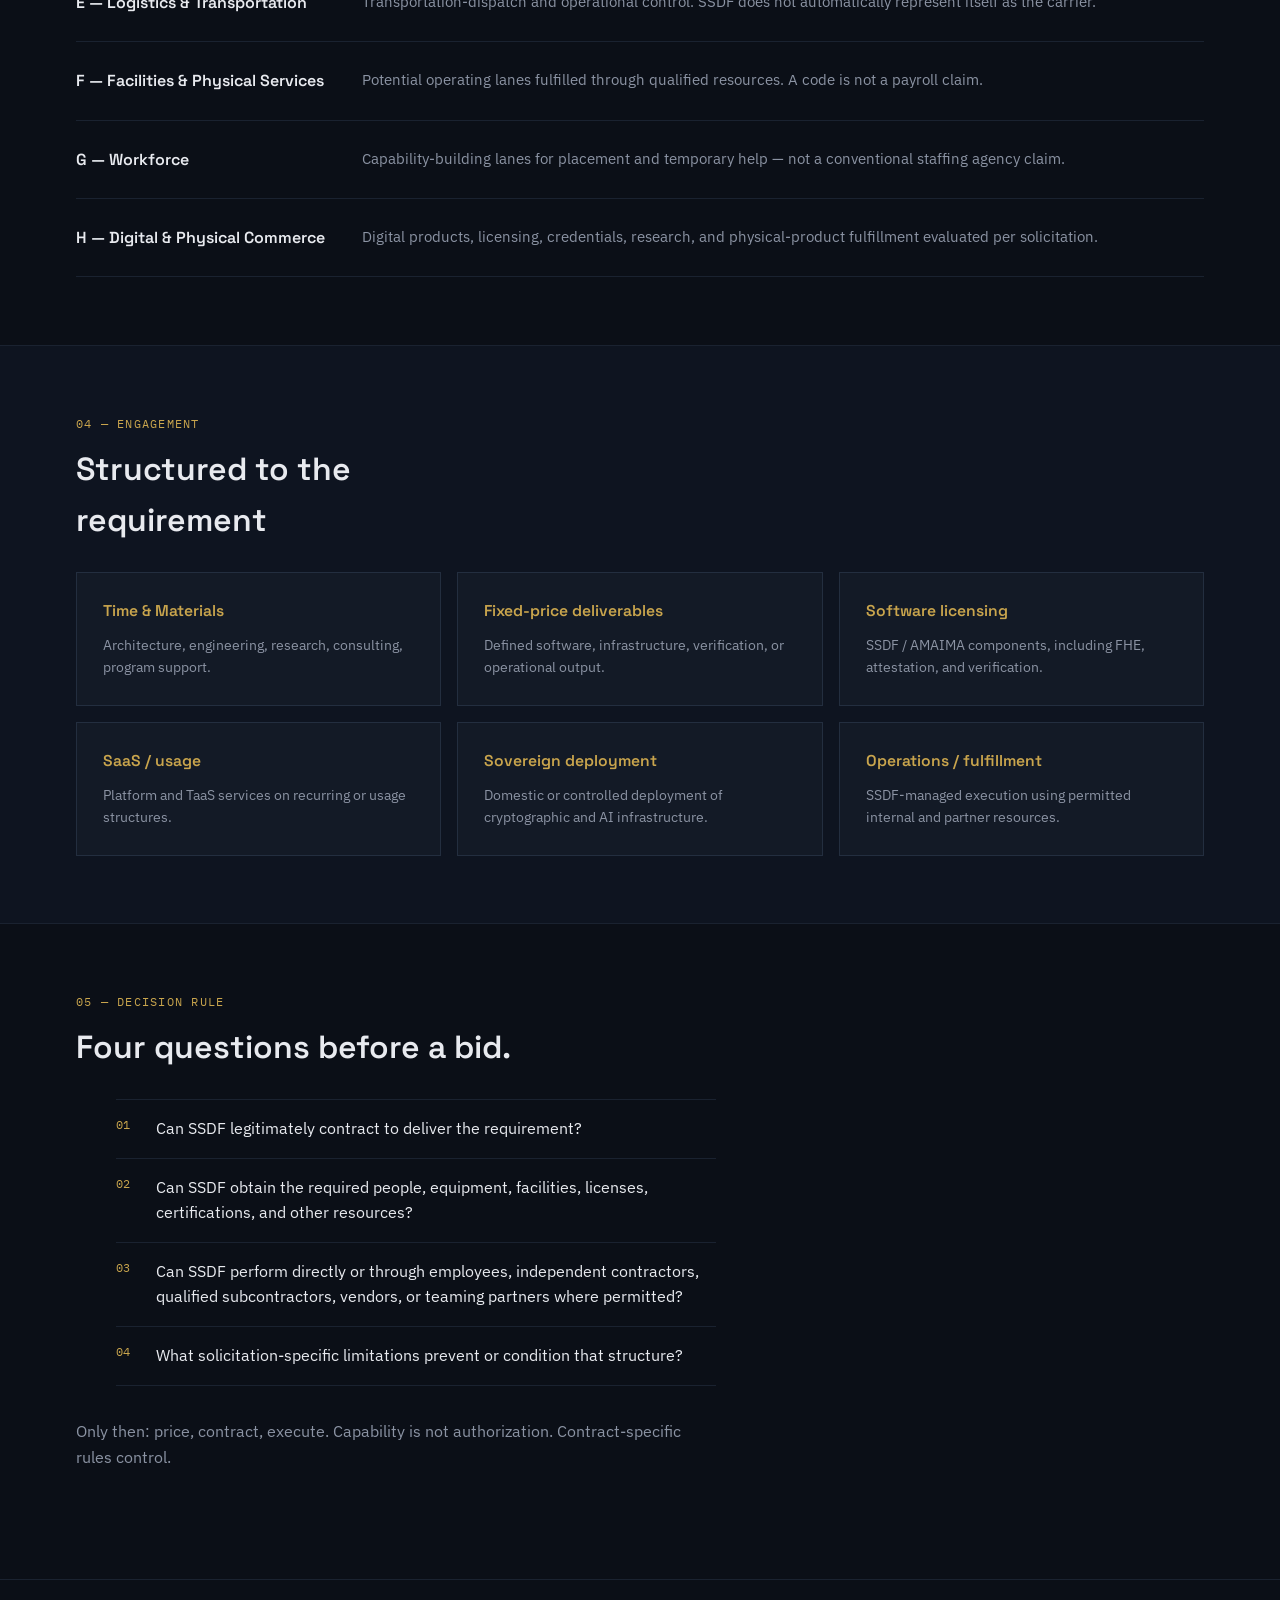
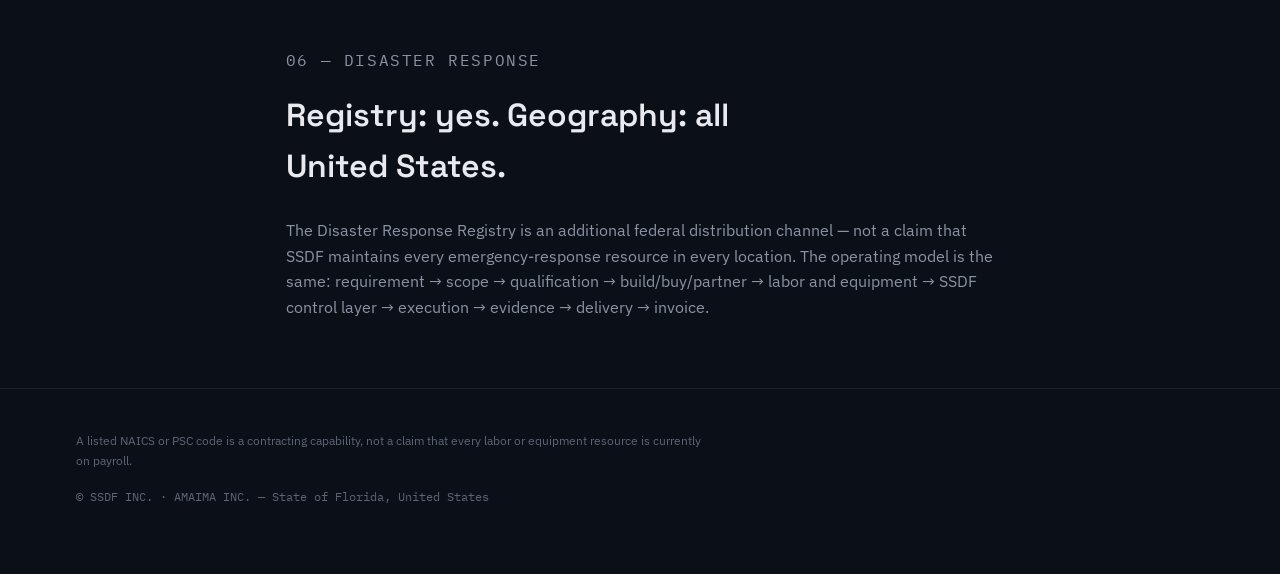
==== commit 165410bd: "Record active SAM, CAGE 25J93, Transport, and O2O. SAM.gov for SSDF INC / WBXSLSMUYE29 is active. CA" ====
--- a/federal/index.html
+++ b/federal/index.html
@@ -97,8 +97,8 @@
         <div><dt>Operating company</dt><dd>AMAIMA INC. — wholly owned Florida C-Corporation</dd></div>
         <div><dt>UEI</dt><dd>WBXSLSMUYE29 (issued)</dd></div>
         <div><dt>DUNS</dt><dd>14-790-8413</dd></div>
-        <div><dt>SAM.gov</dt><dd>Active</dd></div>
-        <div><dt>CAGE</dt><dd>25J93 (issued)</dd></div>
+        <div><dt>SAM.gov</dt><dd>Active — SSDF INC / WBXSLSMUYE29 / 25J93</dd></div>
+        <div><dt>CAGE</dt><dd>25J93</dd></div>
         <div><dt>Disaster registry</dt><dd>Yes — all of the United States</dd></div>
       </dl>
     </div>
@@ -112,8 +112,8 @@
       <dl class="structure-table reveal">
         <div><dt>Parent / Holding</dt><dd>SSDF INC. — Florida C-Corporation. Corporate, IP, systems-development, contracting, and orchestration. The federal prime sits here.</dd></div>
         <div><dt>Operating company</dt><dd>AMAIMA INC. — Florida C-Corporation, wholly owned. Technical flagship: cryptographic AI, systems engineering, research, and operational technology. A corporation, not a product line.</dd></div>
-        <div><dt>Portfolio</dt><dd>BasisGuard, MNEMOS, SSDF Transportation, Digital Commerce, StackDesk, Genesis Engine — business lines, platforms, and systems of SSDF INC. Not separate corporations.</dd></div>
-        <div><dt>Internal</dt><dd>SSDF AB — autonomous discovery and execution infrastructure of the parent. Not a separate corporation, not a subsidiary, not a public product.</dd></div>
+        <div><dt>Portfolio</dt><dd>BasisGuard, MNEMOS, SSDF Transportation (ssdftransport.site — dispatchers, carriers, brokers, and truckers), Digital Commerce, StackDesk, Genesis Engine. Business lines, platforms, and systems of SSDF INC. Not separate corporations. Transportation is not a motor-carrier claim.</dd></div>
+        <div><dt>Internal</dt><dd>SSDF AB — discovery infrastructure. SSDF O2O — internal opportunity-to-obligation system at ssdfo2o.site. Neither is a separate corporation or a public product.</dd></div>
       </dl>
     </div>
   </section>
--- a/styles.css
+++ b/styles.css
@@ -251,7 +251,7 @@
 
 .hero-facts {
   display: grid;
-  grid-template-columns: repeat(4, 1fr);
+  grid-template-columns: repeat(5, 1fr);
   gap: var(--space-4);
   padding-top: var(--space-5);
   border-top: 1px solid var(--border-soft);
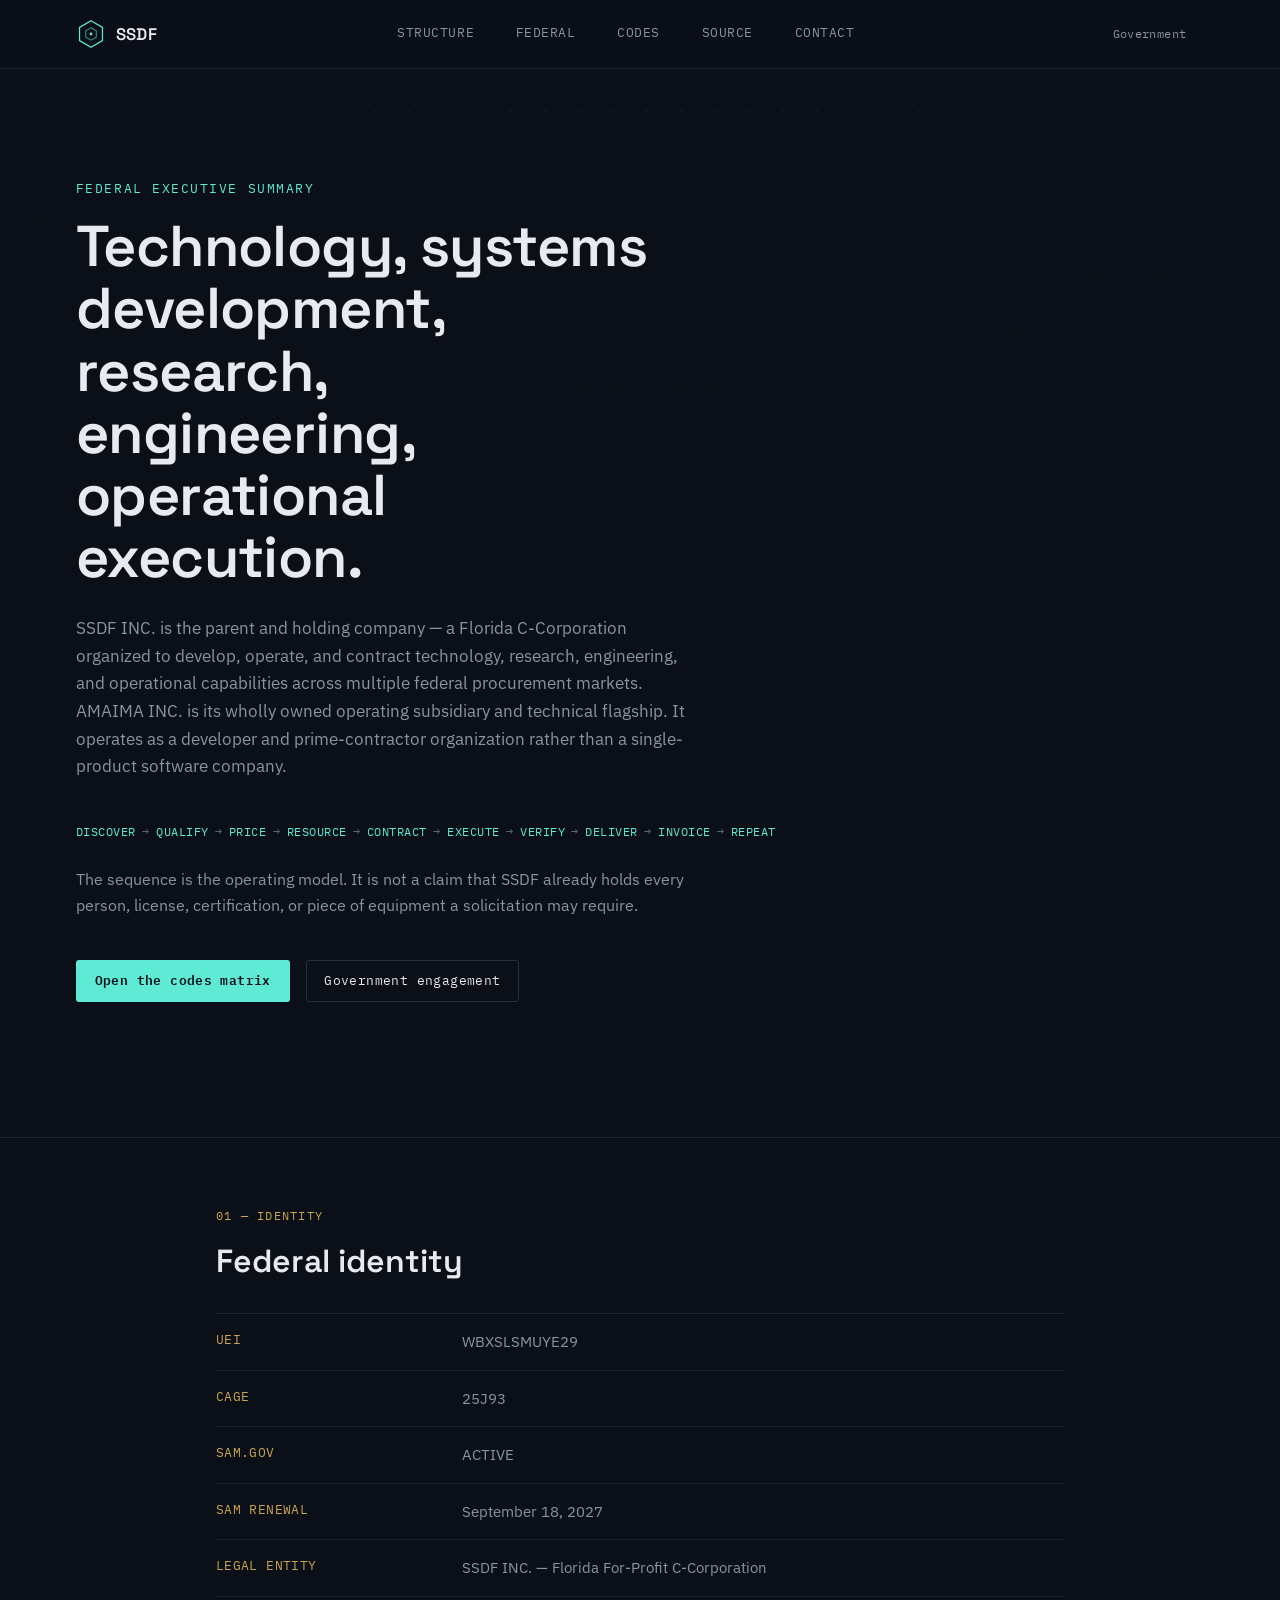
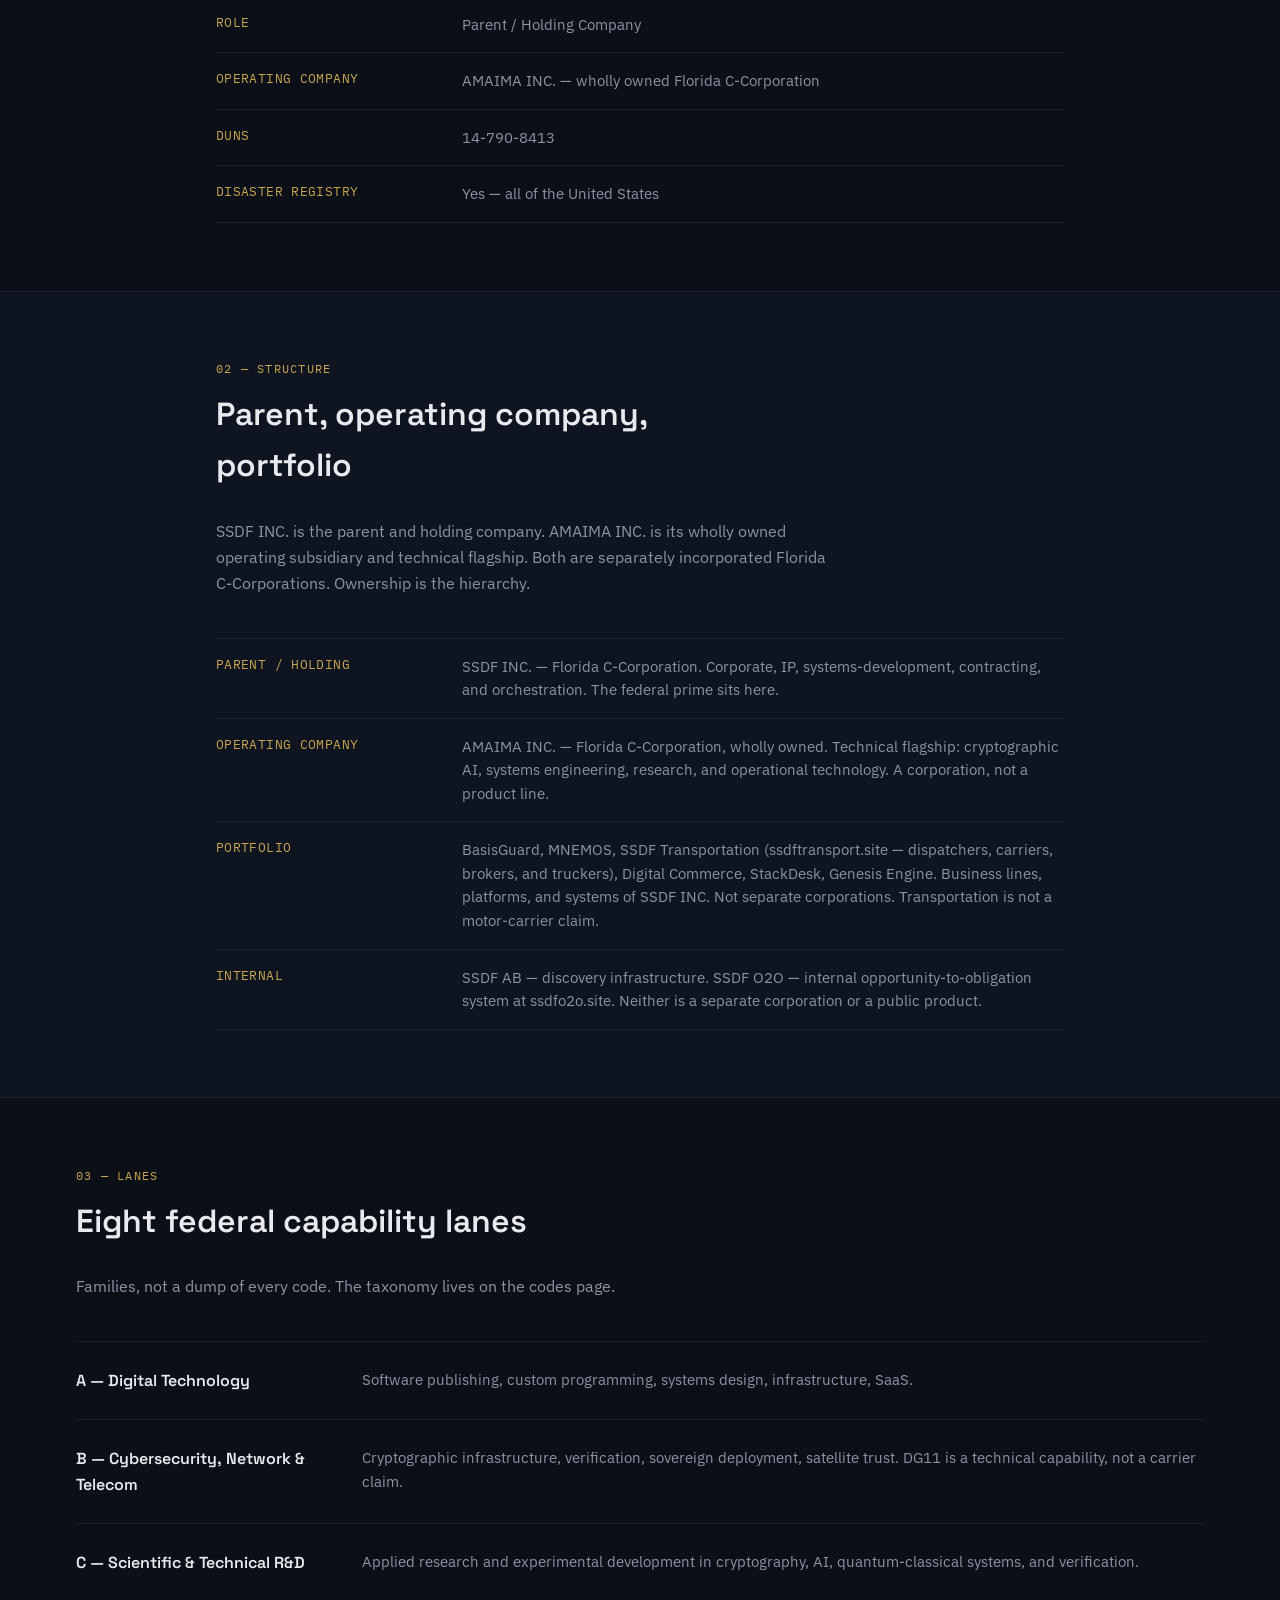
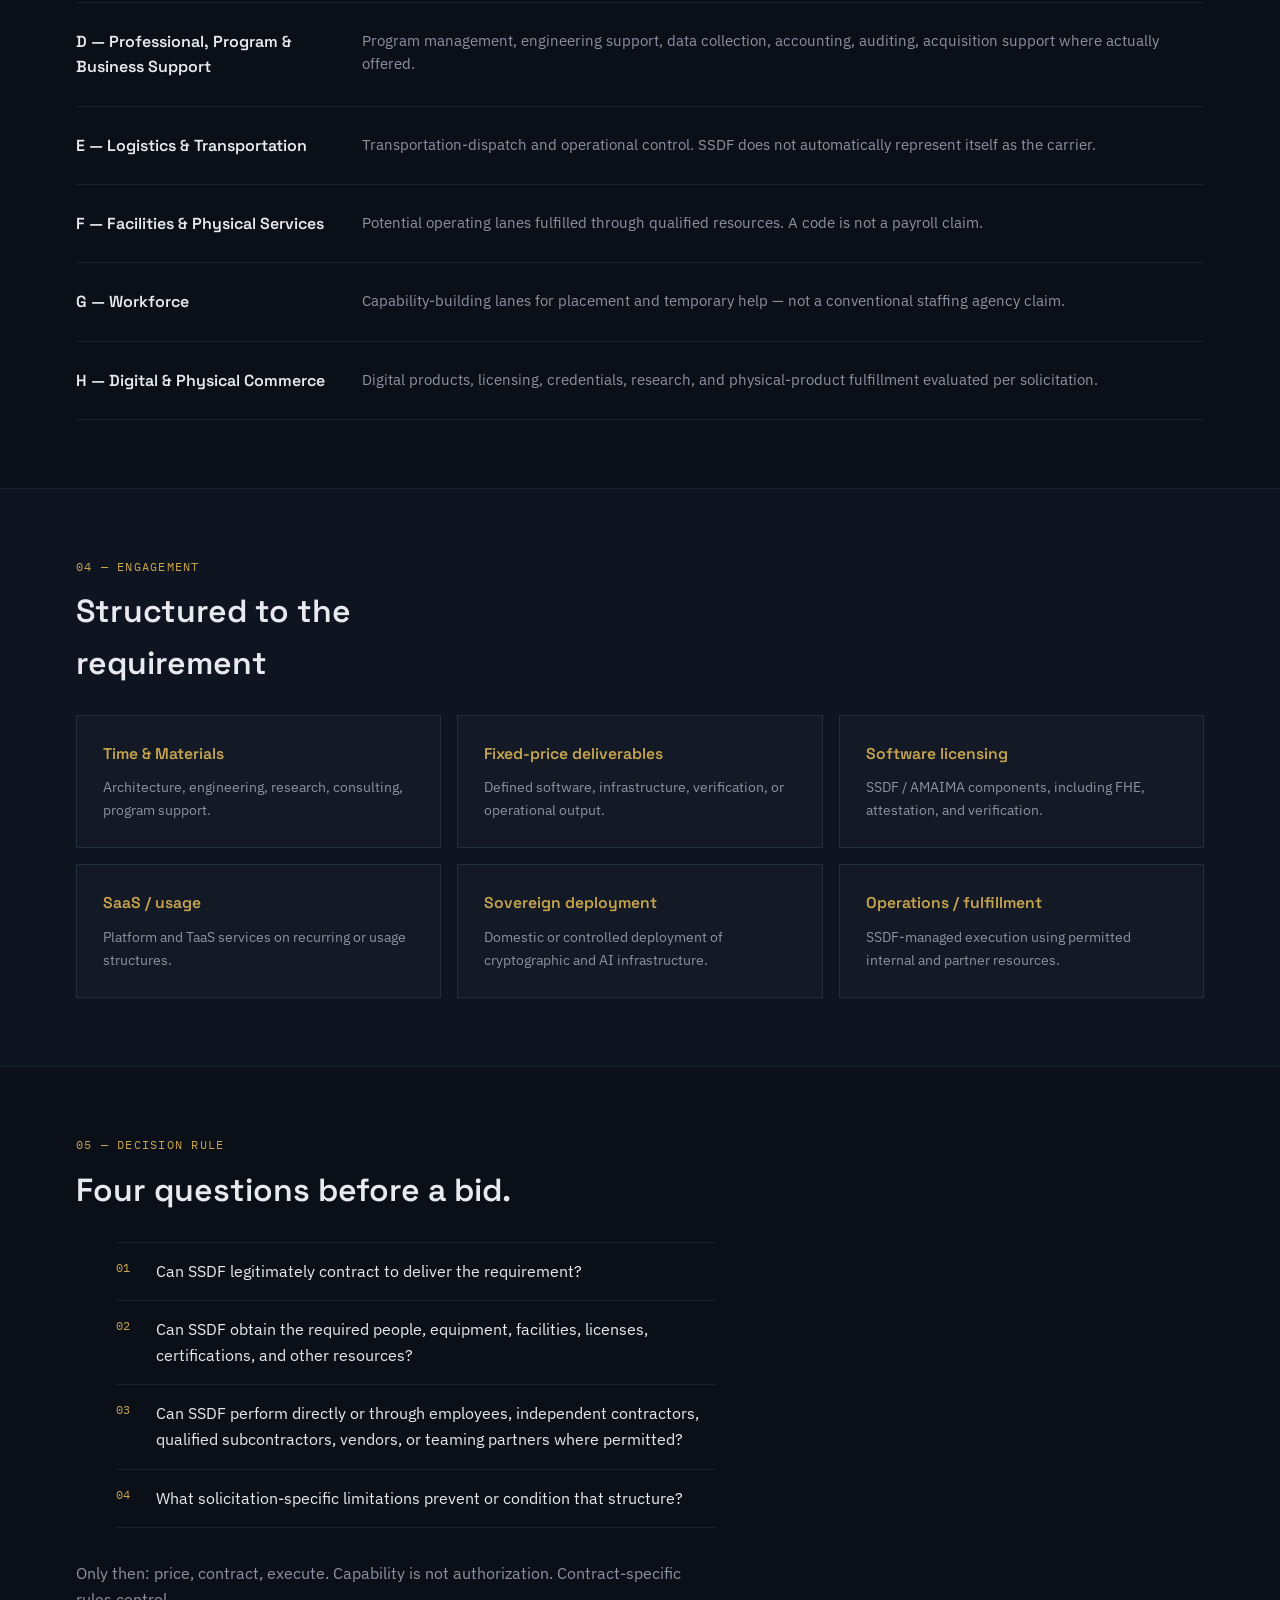
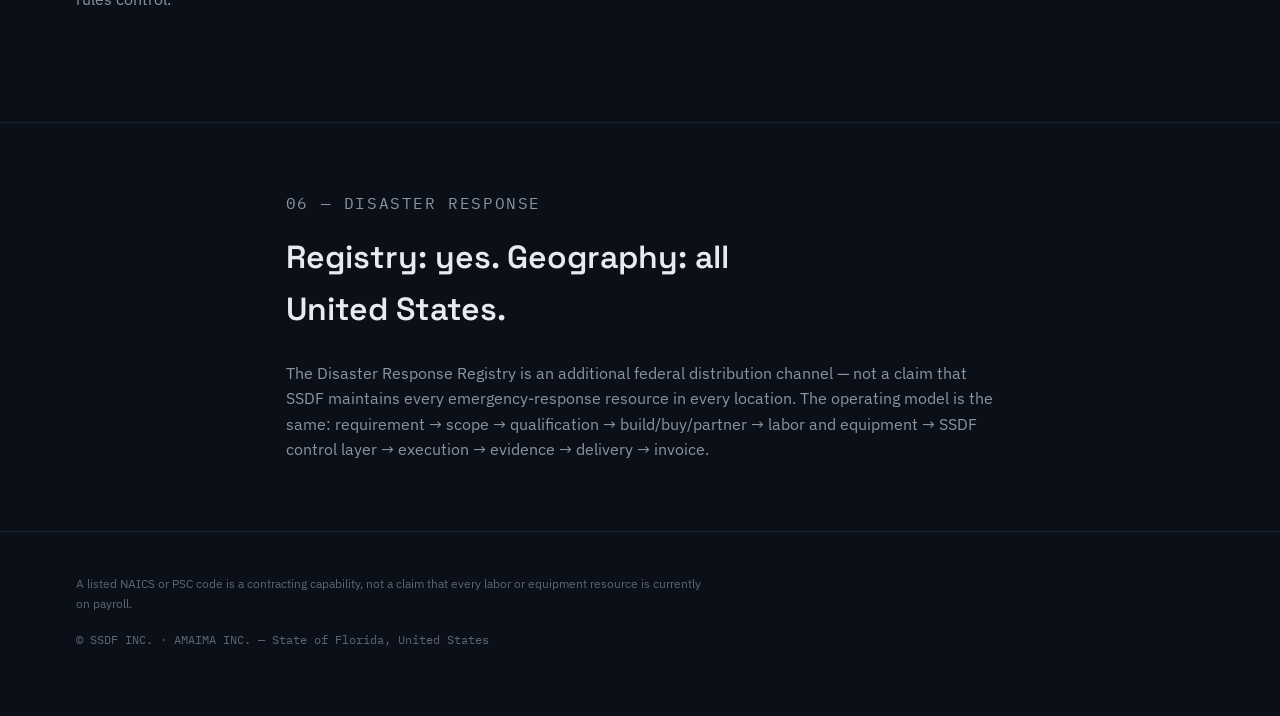
==== commit 78f96b3c: "Record SAM as ACTIVE with renewal September 18, 2027. Federal identity now leads with UEI, CAGE 25J9" ====
--- a/federal/index.html
+++ b/federal/index.html
@@ -80,6 +80,7 @@
         <span>Invoice</span><span class="arrow">→</span>
         <span>Repeat</span>
       </p>
+      <p class="section-lede" style="margin-top: 1.5rem;">The sequence is the operating model. It is not a claim that SSDF already holds every person, license, certification, or piece of equipment a solicitation may require.</p>
       <div class="hero-actions reveal" style="margin-top: 2rem;">
         <a class="btn btn-primary" href="/federal/codes">Open the codes matrix</a>
         <a class="btn btn-outline" href="mailto:jacque.degraff@ssdfinc.xyz">Government engagement</a>
@@ -92,13 +93,14 @@
       <p class="section-eyebrow">01 — Identity</p>
       <h2 class="section-title">Federal identity</h2>
       <dl class="structure-table reveal">
+        <div><dt>UEI</dt><dd>WBXSLSMUYE29</dd></div>
+        <div><dt>CAGE</dt><dd>25J93</dd></div>
+        <div><dt>SAM.gov</dt><dd>ACTIVE</dd></div>
+        <div><dt>SAM renewal</dt><dd>September 18, 2027</dd></div>
         <div><dt>Legal entity</dt><dd>SSDF INC. — Florida For-Profit C-Corporation</dd></div>
         <div><dt>Role</dt><dd>Parent / Holding Company</dd></div>
         <div><dt>Operating company</dt><dd>AMAIMA INC. — wholly owned Florida C-Corporation</dd></div>
-        <div><dt>UEI</dt><dd>WBXSLSMUYE29 (issued)</dd></div>
         <div><dt>DUNS</dt><dd>14-790-8413</dd></div>
-        <div><dt>SAM.gov</dt><dd>Active — SSDF INC / WBXSLSMUYE29 / 25J93</dd></div>
-        <div><dt>CAGE</dt><dd>25J93</dd></div>
         <div><dt>Disaster registry</dt><dd>Yes — all of the United States</dd></div>
       </dl>
     </div>
